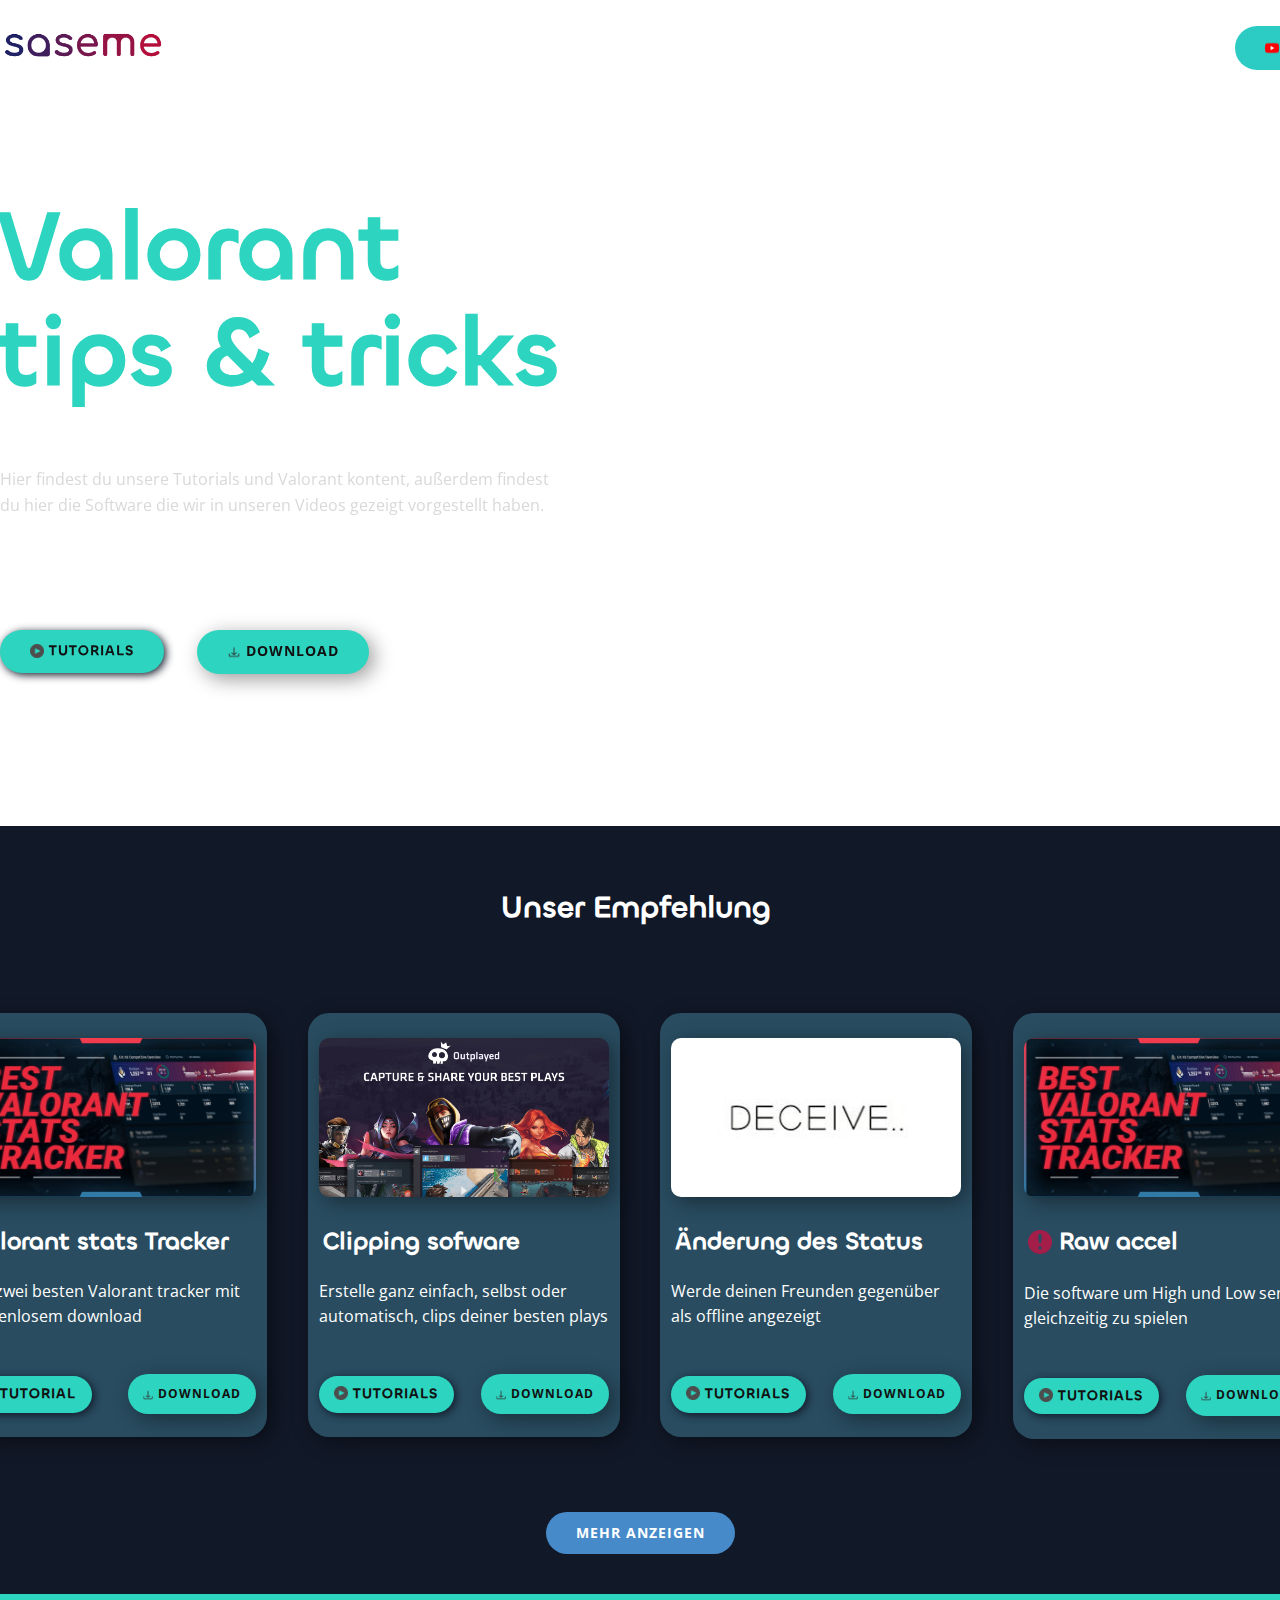
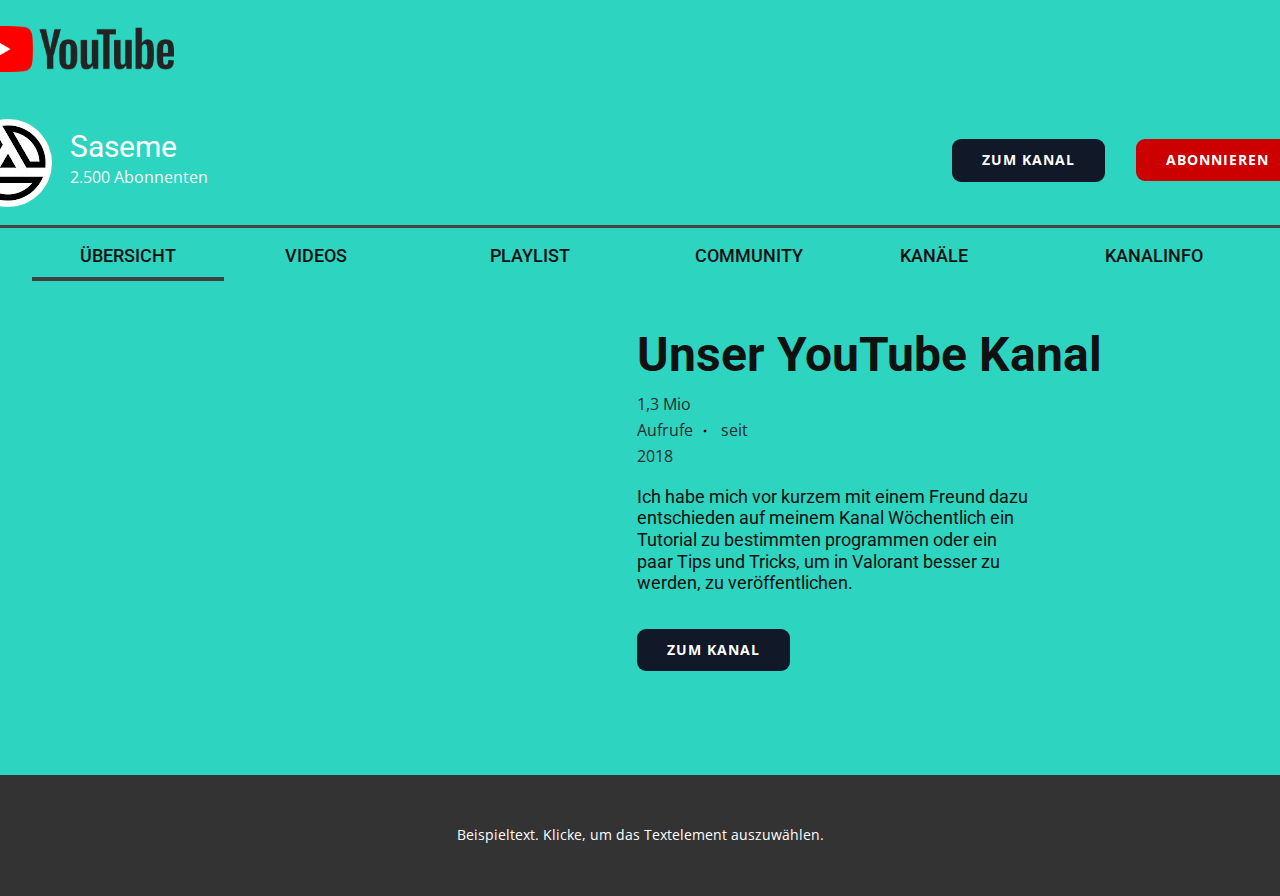
==== index.html @ d8ac7e43 "Add files via upload" ====
<!DOCTYPE html>
<html style="font-size: 16px;" lang="de"><head>
    <meta name="viewport" content="width=device-width, initial-scale=1.0">
    <meta charset="utf-8">
    <meta name="keywords" content="">
    <meta name="description" content="">
    <title>Startseite</title>
    <link rel="stylesheet" href="nicepage.css" media="screen">
<link rel="stylesheet" href="Startseite.css" media="screen">
    <script class="u-script" type="text/javascript" src="jquery.js" defer=""></script>
    <script class="u-script" type="text/javascript" src="nicepage.js" defer=""></script>
    <meta name="generator" content="Nicepage 4.20.1, nicepage.com">
    
    <link id="u-theme-google-font" rel="stylesheet" href="https://fonts.googleapis.com/css?family=Roboto:100,100i,300,300i,400,400i,500,500i,700,700i,900,900i|Open+Sans:300,300i,400,400i,500,500i,600,600i,700,700i,800,800i">
    
    
    
    
    <script type="application/ld+json">{
		"@context": "http://schema.org",
		"@type": "Organization",
		"name": "Kopie von Site2 8"
}</script>
    <meta name="theme-color" content="#478ac9">
    <meta property="og:title" content="Startseite">
    <meta property="og:description" content="">
    <meta property="og:type" content="website">
  </head>
  <body data-home-page="Startseite.html" data-home-page-title="Startseite" class="u-body u-overlap u-overlap-contrast u-overlap-transparent u-xl-mode" data-lang="de"><header class="u-clearfix u-gradient u-header u-header" id="sec-d6fb"><div class="u-clearfix u-sheet u-sheet-1">
        <nav class="u-menu u-menu-hamburger u-offcanvas u-menu-1" data-responsive-from="XL">
          <div class="menu-collapse" style="font-size: 1rem; letter-spacing: 0px;">
            <a class="u-button-style u-custom-border-radius u-custom-color u-custom-left-right-menu-spacing u-custom-padding-bottom u-custom-text-active-color u-custom-text-hover-color u-custom-text-shadow u-custom-text-shadow-blur u-custom-text-shadow-color u-custom-text-shadow-transparency u-custom-text-shadow-x u-custom-text-shadow-y u-custom-top-bottom-menu-spacing u-nav-link u-text-active-palette-1-base u-text-hover-palette-2-base" href="#">
              <svg class="u-svg-link" viewBox="0 0 24 24"><use xmlns:xlink="http://www.w3.org/1999/xlink" xlink:href="#menu-hamburger"></use></svg>
              <svg class="u-svg-content" version="1.1" id="menu-hamburger" viewBox="0 0 16 16" x="0px" y="0px" xmlns:xlink="http://www.w3.org/1999/xlink" xmlns="http://www.w3.org/2000/svg"><g><rect y="1" width="16" height="2"></rect><rect y="7" width="16" height="2"></rect><rect y="13" width="16" height="2"></rect>
</g></svg>
            </a>
          </div>
          <div class="u-custom-menu u-nav-container">
            <ul class="u-nav u-spacing-21 u-unstyled u-nav-1"><li class="u-nav-item"><a class="u-button-style u-custom-color-4 u-nav-link u-radius-50 u-text-active-palette-4-base u-text-hover-custom-color-7" href="Startseite.html" style="padding: 10px 20px;">Startseite</a>
</li><li class="u-nav-item"><a class="u-button-style u-custom-color-4 u-nav-link u-radius-50 u-text-active-palette-4-base u-text-hover-custom-color-7" href="Downloads.html" style="padding: 10px 20px;">Downloads</a>
</li><li class="u-nav-item"><a class="u-button-style u-custom-color-4 u-nav-link u-radius-50 u-text-active-palette-4-base u-text-hover-custom-color-7" href="Tutorials.html" style="padding: 10px 20px;">Tutorials</a>
</li></ul>
          </div>
          <div class="u-custom-menu u-nav-container-collapse">
            <div class="u-align-left u-black u-container-style u-inner-container-layout u-opacity u-opacity-70 u-sidenav u-sidenav-1" data-offcanvas-width="241">
              <div class="u-inner-container-layout u-sidenav-overflow" style="margin-left: 0px; margin-right: auto;">
                <div class="u-menu-close"></div>
                <ul class="u-align-center u-custom-font u-nav u-popupmenu-items u-unstyled u-nav-2"><li class="u-nav-item"><a class="u-button-style u-nav-link" href="Startseite.html">Startseite</a>
</li><li class="u-nav-item"><a class="u-button-style u-nav-link" href="Downloads.html">Downloads</a>
</li><li class="u-nav-item"><a class="u-button-style u-nav-link" href="Tutorials.html">Tutorials</a>
</li></ul>
              </div>
              <a href="Tutorials.html" class="u-border-none u-btn u-btn-round u-button-style u-custom-color-7 u-custom-font u-hover-custom-color-4 u-radius-50 u-btn-1"><span class="u-file-icon u-icon u-text-grey-70"><img src="images/860780-cd1392d9.png" alt=""></span>&nbsp;Tutorials
              </a>
              <div class="u-border-3 u-border-palette-5-dark-1 u-line u-line-horizontal u-line-1"></div>
            </div>
            <div class="u-black u-menu-overlay u-opacity u-opacity-70"></div>
          </div>
        </nav>
        <a href="https://www.youtube.com/channel/UC-CLoYisAJq8p6Yk9HpD-Mw" class="u-border-none u-btn u-btn-round u-button-style u-hover-custom-color-7 u-palette-4-dark-1 u-radius-50 u-btn-2" target="_blank"><span class="u-file-icon u-icon"><img src="images/1384060.png" alt=""></span>&nbsp;Youtube
        </a>
        <img class="u-image u-image-contain u-image-default u-image-1" src="images/Screenshot-2022-10-25-200058-transformed.png" alt="" data-image-width="597" data-image-height="112" data-href="Startseite.html" title="Startseite">
      </div></header>
    <section class="u-clearfix u-shading u-video u-section-1" id="sec-641a">
      <div class="u-background-video u-expanded" style="filter: brightness(0.25);">
        <div class="embed-responsive embed-responsive-1">
          <iframe style="position: absolute;top: 0;left: 0;width: 100%;height: 100%;" class="embed-responsive-item" src="https://www.youtube.com/embed/yzXmV7Yfg9o?playlist=yzXmV7Yfg9o&amp;loop=1&amp;mute=1&amp;showinfo=0&amp;controls=0&amp;start=0&amp;autoplay=1" data-autoplay="1" frameborder="0" allowfullscreen=""></iframe>
        </div>
      </div>
      <div class="u-clearfix u-sheet u-sheet-1">
        <h2 class="u-custom-font u-text u-text-custom-color-7 u-text-default u-text-1">Valorant<br> tips &amp; tri​cks
        </h2>
        <p class="u-text u-text-grey-15 u-text-2">Hier findest du unsere Tutorials und Valorant kontent, außerdem findest du hier die Software die wir in unseren Videos gezeigt vorgestellt haben.&nbsp;</p>
        <div class="u-clearfix u-group-elements u-group-elements-1">
          <a href="Tutorials.html" class="u-border-none u-btn u-btn-round u-button-style u-custom-color-7 u-custom-font u-hover-custom-color-4 u-radius-50 u-btn-1"><span class="u-file-icon u-icon u-text-grey-70"><img src="images/860780-cd1392d9.png" alt=""></span>&nbsp;Tutorials
          </a>
          <a href="Downloads.html" class="u-border-none u-btn u-btn-round u-button-style u-custom-color-7 u-hover-custom-color-4 u-radius-50 u-btn-2"><span class="u-file-icon u-icon u-text-grey-80"><img src="images/2989976-65c331d6.png" alt=""></span>&nbsp;Download
          </a>
        </div>
      </div>
    </section>
    <section class="u-clearfix u-custom-color-4 u-section-2" id="sec-12de">
      <div class="u-clearfix u-sheet u-sheet-1">
        <h6 class="u-custom-font u-text u-text-default u-text-1">Unser Empfehlung&nbsp;</h6>
        <div class="u-list u-list-1">
          <div class="u-repeater u-repeater-1">
            <div class="u-container-style u-list-item u-repeater-item u-list-item-1">
              <div class="u-container-layout u-similar-container u-container-layout-1">
                <div class="u-container-style u-custom-color-2 u-custom-item u-group u-radius-21 u-shape-round u-group-1">
                  <div class="u-container-layout u-container-layout-2">
                    <img class="u-image u-image-round u-radius-10 u-image-1" src="images/maxresdefault3.jpg" alt="" data-image-width="1280" data-image-height="720">
                    <h3 class="u-custom-font u-text u-text-default u-text-2">Valorant stats Tracker </h3>
                    <p class="u-text u-text-default u-text-3">Die zwei besten Valorant tracker mit kostenlosem download</p>
                    <a href="Tutorials.html" class="u-border-none u-btn u-btn-round u-button-style u-custom-color-7 u-custom-font u-hover-custom-color-4 u-radius-50 u-btn-1"><span class="u-file-icon u-icon u-text-grey-70"><img src="images/860780-cd1392d9.png" alt=""></span>&nbsp;Tutorial<span style="font-size: 0.75rem;"></span>
                    </a>
                    <a href="https://download.overwolf.com/install/Download?PartnerId=3973&amp;ExtentionId=ipmlnnogholfmdmenfijjifldcpjoecappfccceh" class="u-border-none u-btn u-btn-round u-button-style u-custom-color-7 u-hover-custom-color-4 u-radius-50 u-btn-2" target="_blank"><span class="u-file-icon u-icon u-text-grey-80"><img src="images/2989976-65c331d6.png" alt=""></span>&nbsp;Download
                    </a>
                  </div>
                </div>
              </div>
            </div>
            <div class="u-container-style u-list-item u-repeater-item u-list-item-2">
              <div class="u-container-layout u-similar-container u-container-layout-3">
                <div class="u-container-style u-custom-color-2 u-custom-item u-group u-radius-21 u-shape-round u-group-2">
                  <div class="u-container-layout u-container-layout-4">
                    <img class="u-image u-image-round u-radius-10 u-image-2" src="images/Page-Thumbnail-Generic-3.png" alt="" data-image-width="1080" data-image-height="720">
                    <h3 class="u-custom-font u-text u-text-default u-text-4">Clipping sofware</h3>
                    <p class="u-text u-text-default u-text-5">Erstelle ganz einfach, selbst oder automatisch, clips deiner besten plays</p>
                    <a href="Tutorials.html" class="u-border-none u-btn u-btn-round u-button-style u-custom-color-7 u-custom-font u-hover-custom-color-4 u-radius-50 u-btn-3"><span class="u-file-icon u-icon u-text-grey-70"><img src="images/860780-cd1392d9.png" alt=""></span>&nbsp;Tutorials
                    </a>
                    <a href="https://go.overwolf.com/outplayed/#elementor-action%3Aaction%3Dpopup%3Aopen%26settings%3DeyJpZCI6IjY1NDUiLCJ0b2dnbGUiOmZhbHNlfQ%3D%3D" class="u-border-none u-btn u-btn-round u-button-style u-custom-color-7 u-hover-custom-color-4 u-radius-50 u-btn-4" target="_blank"><span class="u-file-icon u-icon u-text-grey-80"><img src="images/2989976-65c331d6.png" alt=""></span>&nbsp;Download
                    </a>
                  </div>
                </div>
              </div>
            </div>
            <div class="u-container-style u-list-item u-repeater-item u-list-item-3">
              <div class="u-container-layout u-similar-container u-container-layout-5">
                <div class="u-container-style u-custom-color-2 u-custom-item u-group u-radius-21 u-shape-round u-group-3">
                  <div class="u-container-layout u-container-layout-6">
                    <img class="u-image u-image-round u-radius-10 u-image-3" src="images/images.jpeg" alt="" data-image-width="303" data-image-height="166">
                    <h3 class="u-custom-font u-text u-text-default u-text-6">Änderung des Status</h3>
                    <p class="u-text u-text-default u-text-7">Werde deinen Freunden gegenüber als offline angezeigt</p>
                    <a href="https://nicepage.com/k/result-html-templates" class="u-border-none u-btn u-btn-round u-button-style u-custom-color-7 u-custom-font u-hover-custom-color-4 u-radius-50 u-btn-5" target="_blank"><span class="u-file-icon u-icon u-text-grey-70"><img src="images/860780-cd1392d9.png" alt=""></span>&nbsp;Tutorials
                    </a>
                    <a href="https://github.com/molenzwiebel/Deceive/releases/download/v1.12.0/Deceive.exe" class="u-border-none u-btn u-btn-round u-button-style u-custom-color-7 u-hover-custom-color-4 u-radius-50 u-btn-6" target="_blank"><span class="u-file-icon u-icon u-text-grey-80"><img src="images/2989976-65c331d6.png" alt=""></span>&nbsp;Download
                    </a>
                  </div>
                </div>
              </div>
            </div>
            <div class="u-container-style u-list-item u-repeater-item u-list-item-4">
              <div class="u-container-layout u-similar-container u-container-layout-7">
                <div class="u-container-style u-custom-color-2 u-custom-item u-group u-radius-21 u-shape-round u-group-4">
                  <div class="u-container-layout u-container-layout-8">
                    <img class="u-image u-image-round u-radius-10 u-image-4" src="images/maxresdefault3.jpg" alt="" data-image-width="1280" data-image-height="720">
                    <h3 class="u-custom-font u-text u-text-default u-text-8"><span class="u-file-icon u-icon u-text-custom-color-1"><img src="images/1268-639417e4.png" alt=""></span>&nbsp;Raw accel
                    </h3>
                    <p class="u-text u-text-default u-text-9">Die software um High und Low sense gleichzeitig zu spielen</p>
                    <a href="https://www.youtube.com/watch?v=ZE_ACpjWhnc" class="u-border-none u-btn u-btn-round u-button-style u-custom-color-7 u-custom-font u-hover-custom-color-4 u-radius-50 u-btn-7" target="_blank"><span class="u-file-icon u-icon u-text-grey-70"><img src="images/860780-cd1392d9.png" alt=""></span>&nbsp;Tutorials
                    </a>
                    <a href="https://github.com/a1xd/rawaccel/archive/refs/heads/master.zip" class="u-border-none u-btn u-btn-round u-button-style u-custom-color-7 u-hover-custom-color-4 u-radius-50 u-btn-8" target="_blank"><span class="u-file-icon u-icon u-text-grey-80"><img src="images/2989976-65c331d6.png" alt=""></span>&nbsp;Download
                    </a>
                  </div>
                </div>
              </div>
            </div>
          </div>
        </div>
        <a href="Tutorials.html" class="u-btn u-btn-round u-button-style u-hover-palette-1-light-1 u-palette-1-base u-radius-50 u-btn-9">Mehr anzeigen</a>
      </div>
    </section>
    <section class="u-clearfix u-custom-color-7 u-section-3" id="sec-5606">
      <img class="u-image u-image-contain u-image-default u-image-1" src="images/YouTube_Logo_2017.svg.png" alt="" data-image-width="1200" data-image-height="267">
      <img class="u-image u-image-contain u-image-round u-preserve-proportions u-radius-50 u-image-2" src="images/unnamed.jpg" alt="" data-image-width="88" data-image-height="88">
      <h5 class="u-text u-text-body-alt-color u-text-default u-text-1">Saseme</h5>
      <p class="u-text u-text-palette-5-light-3 u-text-2">2.500 Abonnenten </p>
      <a href="https://www.youtube.com/c/Saseme/?sub_confirmation=1" class="u-border-none u-btn u-btn-round u-button-style u-custom-color-8 u-hover-custom-color-8 u-radius-9 u-btn-1" target="_blank">Abonnieren</a>
      <a href="https://www.youtube.com/c/Saseme/?sub_confirmation=1" class="u-border-none u-btn u-btn-round u-button-style u-custom-color-4 u-hover-custom-color-4 u-radius-9 u-btn-2" target="_blank">Zum kanal</a>
      <div class="u-border-3 u-border-grey-dark-1 u-expanded-width u-line u-line-horizontal u-line-1"></div>
      <div class="u-list u-list-1">
        <div class="u-repeater u-repeater-1">
          <div class="u-border-4 u-border-grey-75 u-border-no-left u-border-no-right u-border-no-top u-container-style u-custom-item u-list-item u-repeater-item">
            <div class="u-container-layout u-similar-container u-container-layout-1">
              <h6 class="u-custom-item u-text u-text-default u-text-3">ÜBERSICHT</h6>
            </div>
          </div>
          <div class="u-container-style u-custom-item u-list-item u-repeater-item">
            <div class="u-container-layout u-similar-container u-container-layout-2">
              <h6 class="u-custom-item u-text u-text-default u-text-4">Videos</h6>
            </div>
          </div>
          <div class="u-container-style u-custom-item u-list-item u-repeater-item">
            <div class="u-container-layout u-similar-container u-container-layout-3">
              <h6 class="u-custom-item u-text u-text-default u-text-5">Playlist</h6>
            </div>
          </div>
          <div class="u-container-style u-custom-item u-list-item u-repeater-item">
            <div class="u-container-layout u-similar-container u-container-layout-4">
              <h6 class="u-custom-item u-text u-text-default u-text-6">Community</h6>
            </div>
          </div>
          <div class="u-container-style u-custom-item u-list-item u-repeater-item">
            <div class="u-container-layout u-similar-container u-container-layout-5">
              <h6 class="u-custom-item u-text u-text-default u-text-7">Kanäle</h6>
            </div>
          </div>
          <div class="u-container-style u-custom-item u-list-item u-repeater-item">
            <div class="u-container-layout u-similar-container u-container-layout-6">
              <h6 class="u-custom-item u-text u-text-default u-text-8">Kanalinfo</h6>
            </div>
          </div>
        </div>
      </div>
      <div class="u-video u-video-contain u-video-1">
        <div class="embed-responsive embed-responsive-1">
          <iframe style="position: absolute;top: 0;left: 0;width: 100%;height: 100%;" class="embed-responsive-item" src="https://www.youtube.com/embed/yzXmV7Yfg9o?mute=0&amp;showinfo=0&amp;controls=0&amp;start=0" frameborder="0" allowfullscreen=""></iframe>
        </div>
      </div>
      <h3 class="u-text u-text-9">Unser YouTube Kanal</h3>
      <p class="u-text u-text-palette-5-dark-3 u-text-10"> 1,3 Mio Aufrufe&nbsp;<span class="u-file-icon u-icon"><img src="images/7500224.png" alt=""></span>&nbsp; seit 2018
      </p>
      <h6 class="u-text u-text-11">Ich habe mich vor kurzem mit einem Freund dazu entschieden auf meinem Kanal Wöchentlich ein Tutorial zu bestimmten programmen oder ein paar Tips und Tricks, um in Valorant besser zu werden, zu veröffentlichen.</h6>
      <a href="https://www.youtube.com/c/Saseme/?sub_confirmation=1" class="u-border-none u-btn u-btn-round u-button-style u-custom-color-4 u-hover-custom-color-4 u-radius-9 u-btn-3" target="_blank">Zum kanal</a>
    </section>
    
    
    <footer class="u-align-center u-clearfix u-footer u-grey-80 u-footer" id="sec-57d2"><div class="u-clearfix u-sheet u-sheet-1">
        <p class="u-small-text u-text u-text-variant u-text-1">Beispieltext. Klicke, um das Textelement auszuwählen.</p>
      </div></footer>
  
</body></html>
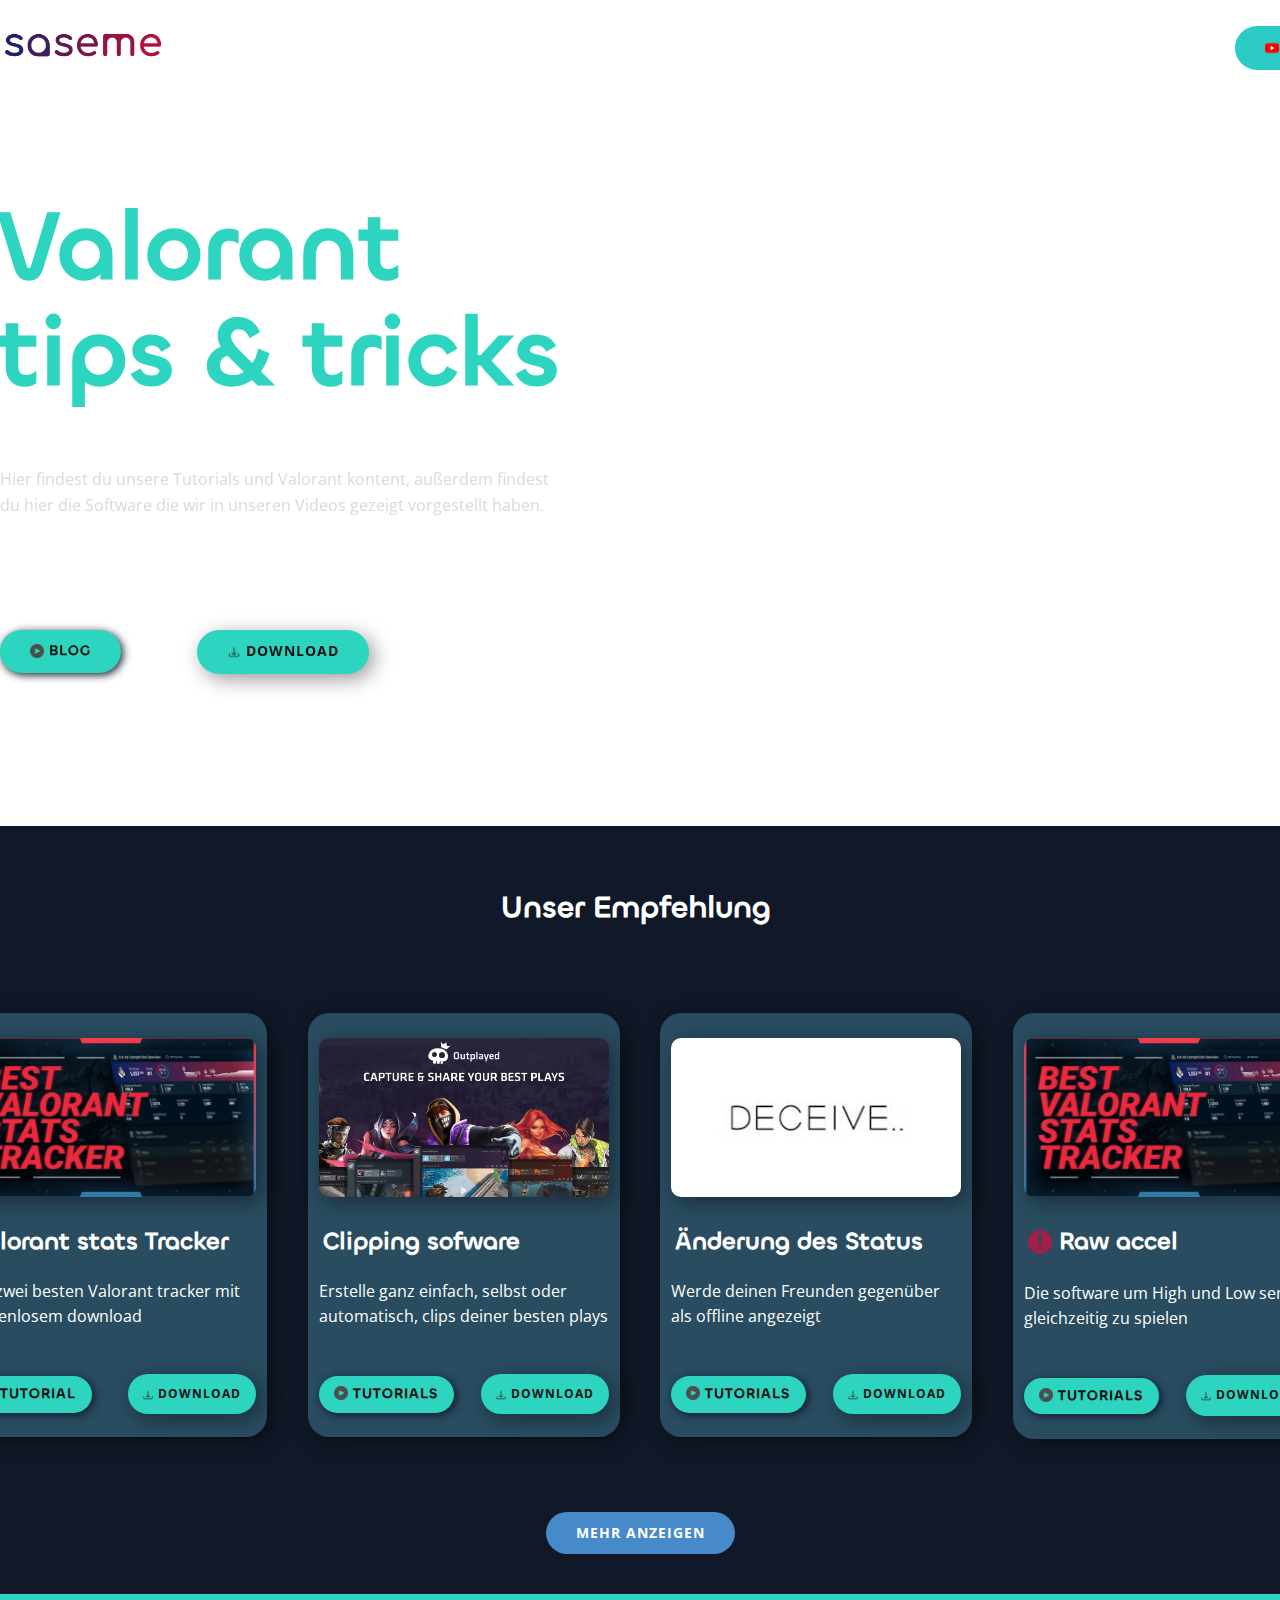
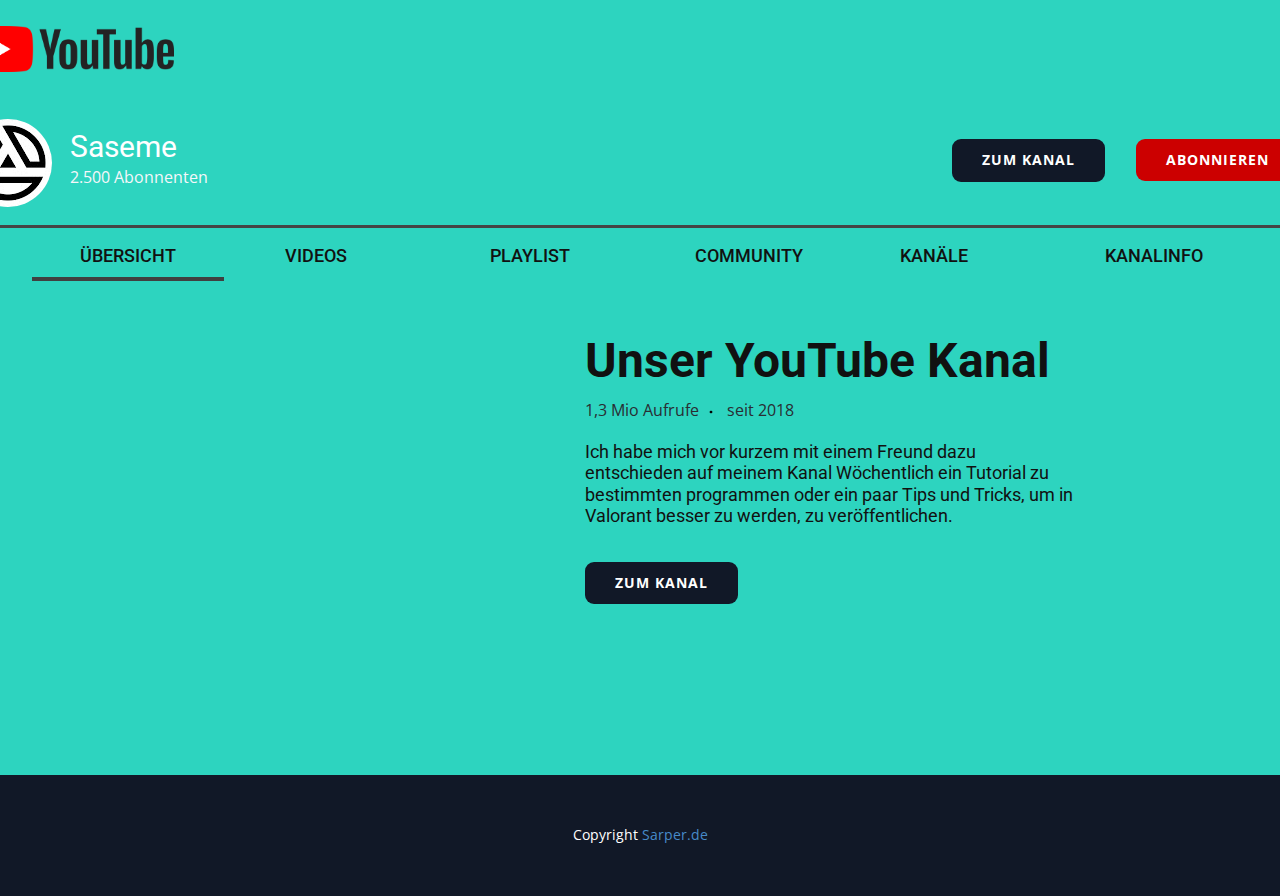
==== commit cdde9abc: "Add files via upload" ====
--- a/index.html
+++ b/index.html
@@ -25,7 +25,7 @@
     <meta property="og:title" content="Startseite">
     <meta property="og:description" content="">
     <meta property="og:type" content="website">
-  </head>
+  <script async="" src="https://pagead2.googlesyndication.com/pagead/js/adsbygoogle.js?client=ca-pub-2381422613550080" crossorigin="anonymous"></script></head>
   <body data-home-page="Startseite.html" data-home-page-title="Startseite" class="u-body u-overlap u-overlap-contrast u-overlap-transparent u-xl-mode" data-lang="de"><header class="u-clearfix u-gradient u-header u-header" id="sec-d6fb"><div class="u-clearfix u-sheet u-sheet-1">
         <nav class="u-menu u-menu-hamburger u-offcanvas u-menu-1" data-responsive-from="XL">
           <div class="menu-collapse" style="font-size: 1rem; letter-spacing: 0px;">
@@ -72,7 +72,7 @@
         </h2>
         <p class="u-text u-text-grey-15 u-text-2">Hier findest du unsere Tutorials und Valorant kontent, außerdem findest du hier die Software die wir in unseren Videos gezeigt vorgestellt haben.&nbsp;</p>
         <div class="u-clearfix u-group-elements u-group-elements-1">
-          <a href="Tutorials.html" class="u-border-none u-btn u-btn-round u-button-style u-custom-color-7 u-custom-font u-hover-custom-color-4 u-radius-50 u-btn-1"><span class="u-file-icon u-icon u-text-grey-70"><img src="images/860780-cd1392d9.png" alt=""></span>&nbsp;Tutorials
+          <a href="Downloads.html" class="u-border-none u-btn u-btn-round u-button-style u-custom-color-7 u-custom-font u-hover-custom-color-4 u-radius-50 u-btn-1"><span class="u-file-icon u-icon u-text-grey-70"><img src="images/860780-cd1392d9.png" alt=""></span>&nbsp;Blog
           </a>
           <a href="Downloads.html" class="u-border-none u-btn u-btn-round u-button-style u-custom-color-7 u-hover-custom-color-4 u-radius-50 u-btn-2"><span class="u-file-icon u-icon u-text-grey-80"><img src="images/2989976-65c331d6.png" alt=""></span>&nbsp;Download
           </a>
@@ -91,7 +91,7 @@
                     <img class="u-image u-image-round u-radius-10 u-image-1" src="images/maxresdefault3.jpg" alt="" data-image-width="1280" data-image-height="720">
                     <h3 class="u-custom-font u-text u-text-default u-text-2">Valorant stats Tracker </h3>
                     <p class="u-text u-text-default u-text-3">Die zwei besten Valorant tracker mit kostenlosem download</p>
-                    <a href="Tutorials.html" class="u-border-none u-btn u-btn-round u-button-style u-custom-color-7 u-custom-font u-hover-custom-color-4 u-radius-50 u-btn-1"><span class="u-file-icon u-icon u-text-grey-70"><img src="images/860780-cd1392d9.png" alt=""></span>&nbsp;Tutorial<span style="font-size: 0.75rem;"></span>
+                    <a href="blog/valorant-tracker.html" class="u-border-none u-btn u-btn-round u-button-style u-custom-color-7 u-custom-font u-hover-custom-color-4 u-radius-50 u-btn-1"><span class="u-file-icon u-icon u-text-grey-70"><img src="images/860780-cd1392d9.png" alt=""></span>&nbsp;Tutorial<span style="font-size: 0.75rem;"></span>
                     </a>
                     <a href="https://download.overwolf.com/install/Download?PartnerId=3973&amp;ExtentionId=ipmlnnogholfmdmenfijjifldcpjoecappfccceh" class="u-border-none u-btn u-btn-round u-button-style u-custom-color-7 u-hover-custom-color-4 u-radius-50 u-btn-2" target="_blank"><span class="u-file-icon u-icon u-text-grey-80"><img src="images/2989976-65c331d6.png" alt=""></span>&nbsp;Download
                     </a>
@@ -121,7 +121,7 @@
                     <img class="u-image u-image-round u-radius-10 u-image-3" src="images/images.jpeg" alt="" data-image-width="303" data-image-height="166">
                     <h3 class="u-custom-font u-text u-text-default u-text-6">Änderung des Status</h3>
                     <p class="u-text u-text-default u-text-7">Werde deinen Freunden gegenüber als offline angezeigt</p>
-                    <a href="https://nicepage.com/k/result-html-templates" class="u-border-none u-btn u-btn-round u-button-style u-custom-color-7 u-custom-font u-hover-custom-color-4 u-radius-50 u-btn-5" target="_blank"><span class="u-file-icon u-icon u-text-grey-70"><img src="images/860780-cd1392d9.png" alt=""></span>&nbsp;Tutorials
+                    <a href="blog/status-ändern.html" class="u-border-none u-btn u-btn-round u-button-style u-custom-color-7 u-custom-font u-hover-custom-color-4 u-radius-50 u-btn-5" target="_blank"><span class="u-file-icon u-icon u-text-grey-70"><img src="images/860780-cd1392d9.png" alt=""></span>&nbsp;Tutorials
                     </a>
                     <a href="https://github.com/molenzwiebel/Deceive/releases/download/v1.12.0/Deceive.exe" class="u-border-none u-btn u-btn-round u-button-style u-custom-color-7 u-hover-custom-color-4 u-radius-50 u-btn-6" target="_blank"><span class="u-file-icon u-icon u-text-grey-80"><img src="images/2989976-65c331d6.png" alt=""></span>&nbsp;Download
                     </a>
@@ -137,7 +137,7 @@
                     <h3 class="u-custom-font u-text u-text-default u-text-8"><span class="u-file-icon u-icon u-text-custom-color-1"><img src="images/1268-639417e4.png" alt=""></span>&nbsp;Raw accel
                     </h3>
                     <p class="u-text u-text-default u-text-9">Die software um High und Low sense gleichzeitig zu spielen</p>
-                    <a href="https://www.youtube.com/watch?v=ZE_ACpjWhnc" class="u-border-none u-btn u-btn-round u-button-style u-custom-color-7 u-custom-font u-hover-custom-color-4 u-radius-50 u-btn-7" target="_blank"><span class="u-file-icon u-icon u-text-grey-70"><img src="images/860780-cd1392d9.png" alt=""></span>&nbsp;Tutorials
+                    <a href="blog/raw-accel.html" class="u-border-none u-btn u-btn-round u-button-style u-custom-color-7 u-custom-font u-hover-custom-color-4 u-radius-50 u-btn-7" target="_blank"><span class="u-file-icon u-icon u-text-grey-70"><img src="images/860780-cd1392d9.png" alt=""></span>&nbsp;Tutorials
                     </a>
                     <a href="https://github.com/a1xd/rawaccel/archive/refs/heads/master.zip" class="u-border-none u-btn u-btn-round u-button-style u-custom-color-7 u-hover-custom-color-4 u-radius-50 u-btn-8" target="_blank"><span class="u-file-icon u-icon u-text-grey-80"><img src="images/2989976-65c331d6.png" alt=""></span>&nbsp;Download
                     </a>
@@ -197,16 +197,19 @@
           <iframe style="position: absolute;top: 0;left: 0;width: 100%;height: 100%;" class="embed-responsive-item" src="https://www.youtube.com/embed/yzXmV7Yfg9o?mute=0&amp;showinfo=0&amp;controls=0&amp;start=0" frameborder="0" allowfullscreen=""></iframe>
         </div>
       </div>
-      <h3 class="u-text u-text-9">Unser YouTube Kanal</h3>
-      <p class="u-text u-text-palette-5-dark-3 u-text-10"> 1,3 Mio Aufrufe&nbsp;<span class="u-file-icon u-icon"><img src="images/7500224.png" alt=""></span>&nbsp; seit 2018
-      </p>
-      <h6 class="u-text u-text-11">Ich habe mich vor kurzem mit einem Freund dazu entschieden auf meinem Kanal Wöchentlich ein Tutorial zu bestimmten programmen oder ein paar Tips und Tricks, um in Valorant besser zu werden, zu veröffentlichen.</h6>
-      <a href="https://www.youtube.com/c/Saseme/?sub_confirmation=1" class="u-border-none u-btn u-btn-round u-button-style u-custom-color-4 u-hover-custom-color-4 u-radius-9 u-btn-3" target="_blank">Zum kanal</a>
+      <div class="u-clearfix u-group-elements u-group-elements-1">
+        <h3 class="u-text u-text-9">Unser YouTube Kanal</h3>
+        <p class="u-text u-text-palette-5-dark-3 u-text-10"> 1,3 Mio Aufrufe&nbsp;<span class="u-file-icon u-icon"><img src="images/7500224.png" alt=""></span>&nbsp; seit 2018
+        </p>
+        <h6 class="u-text u-text-11">Ich habe mich vor kurzem mit einem Freund dazu entschieden auf meinem Kanal Wöchentlich ein Tutorial zu bestimmten programmen oder ein paar Tips und Tricks, um in Valorant besser zu werden, zu veröffentlichen.</h6>
+        <a href="https://www.youtube.com/c/Saseme/?sub_confirmation=1" class="u-border-none u-btn u-btn-round u-button-style u-custom-color-4 u-hover-custom-color-4 u-radius-9 u-btn-3" target="_blank">Zum kanal</a>
+      </div>
     </section>
     
     
-    <footer class="u-align-center u-clearfix u-footer u-grey-80 u-footer" id="sec-57d2"><div class="u-clearfix u-sheet u-sheet-1">
-        <p class="u-small-text u-text u-text-variant u-text-1">Beispieltext. Klicke, um das Textelement auszuwählen.</p>
+    <footer class="u-align-center u-clearfix u-custom-color-4 u-footer u-footer" id="sec-57d2"><div class="u-clearfix u-sheet u-sheet-1">
+        <p class="u-small-text u-text u-text-variant u-text-1">Copyright <a href="https://Sarper.de" class="u-active-none u-border-none u-btn u-button-link u-button-style u-hover-none u-none u-text-palette-1-base u-btn-1" target="_blank">Sarper.de</a>
+        </p>
       </div></footer>
   
 </body></html>--- a/nicepage.css
+++ b/nicepage.css
@@ -37837,73 +37837,7 @@
 
 /*begin-variables sitestylecss*/
 
-.u-custom-color-1,
-        .u-body.u-custom-color-1,
-        section.u-custom-color-1:before,
-        .u-custom-color-1 > .u-container-layout:before,
-        .u-custom-color-1 > .u-inner-container-layout:before,
-        .u-custom-color-1.u-sidenav:before,
-        .u-container-layout.u-container-layout.u-custom-color-1:before,
-        .u-table-alt-custom-color-1 tr:nth-child(even)
-        {
-            color: #ffffff;
-            background-color: #a41e4a;
-        }
-
-        .u-button-style.u-custom-color-1,
-        .u-button-style.u-custom-color-1[class*="u-border-"]
-        {
-            color: #ffffff !important;
-            background-color: #a41e4a !important;
-        }
-
-        .u-button-style.u-custom-color-1:hover,
-        .u-button-style.u-custom-color-1[class*="u-border-"]:hover,
-        .u-button-style.u-custom-color-1:focus,
-        .u-button-style.u-custom-color-1[class*="u-border-"]:focus,
-        .u-button-style.u-button-style.u-custom-color-1:active,
-        .u-button-style.u-button-style.u-custom-color-1[class*="u-border-"]:active,
-        .u-button-style.u-button-style.u-custom-color-1.active,
-        .u-button-style.u-button-style.u-custom-color-1[class*="u-border-"].active,
-        li.active > .u-button-style.u-button-style.u-custom-color-1,
-        li.active > .u-button-style.u-button-style.u-custom-color-1[class*="u-border-"]
-        {
-            color: #ffffff !important;
-            background-color: #941b43 !important;
-        }
-
-        .u-hover-custom-color-1:hover,
-        .u-hover-custom-color-1[class*="u-border-"]:hover,
-        .u-hover-custom-color-1:focus,
-        .u-hover-custom-color-1[class*="u-border-"]:focus,
-        .u-active-custom-color-1.u-active.u-active,
-        .u-active-custom-color-1[class*="u-border-"].u-active.u-active,
-        a.u-button-style.u-hover-custom-color-1:hover,
-        a.u-button-style.u-hover-custom-color-1[class*="u-border-"]:hover,
-        a.u-button-style:hover > .u-hover-custom-color-1,
-        a.u-button-style:hover > .u-hover-custom-color-1[class*="u-border-"],
-        a.u-button-style.u-hover-custom-color-1:focus,
-        a.u-button-style.u-hover-custom-color-1[class*="u-border-"]:focus,
-        a.u-button-style.u-button-style.u-active-custom-color-1:active,
-        a.u-button-style.u-button-style.u-active-custom-color-1[class*="u-border-"]:active,
-        a.u-button-style.u-button-style.u-active-custom-color-1.active,
-        a.u-button-style.u-button-style.u-active-custom-color-1[class*="u-border-"].active,
-        a.u-button-style.u-button-style.active > .u-active-custom-color-1,
-        a.u-button-style.u-button-style.active > .u-active-custom-color-1[class*="u-border-"],
-        li.active > a.u-button-style.u-button-style.u-active-custom-color-1,
-        li.active > a.u-button-style.u-button-style.u-active-custom-color-1[class*="u-border-"]
-        {
-            color: #ffffff !important;
-            background-color: #a41e4a !important;
-        }
-
-        a.u-link.u-hover-custom-color-1:hover {
-            color: #a41e4a !important;
-        }
-
-        
-        
-        .u-custom-color-2,
+.u-custom-color-2,
         .u-body.u-custom-color-2,
         section.u-custom-color-2:before,
         .u-custom-color-2 > .u-container-layout:before,
@@ -37965,72 +37899,6 @@
 
         a.u-link.u-hover-custom-color-2:hover {
             color: #294c60 !important;
-        }
-
-        
-        
-        .u-custom-color-3,
-        .u-body.u-custom-color-3,
-        section.u-custom-color-3:before,
-        .u-custom-color-3 > .u-container-layout:before,
-        .u-custom-color-3 > .u-inner-container-layout:before,
-        .u-custom-color-3.u-sidenav:before,
-        .u-container-layout.u-container-layout.u-custom-color-3:before,
-        .u-table-alt-custom-color-3 tr:nth-child(even)
-        {
-            color: #ffffff;
-            background-color: #212263;
-        }
-
-        .u-button-style.u-custom-color-3,
-        .u-button-style.u-custom-color-3[class*="u-border-"]
-        {
-            color: #ffffff !important;
-            background-color: #212263 !important;
-        }
-
-        .u-button-style.u-custom-color-3:hover,
-        .u-button-style.u-custom-color-3[class*="u-border-"]:hover,
-        .u-button-style.u-custom-color-3:focus,
-        .u-button-style.u-custom-color-3[class*="u-border-"]:focus,
-        .u-button-style.u-button-style.u-custom-color-3:active,
-        .u-button-style.u-button-style.u-custom-color-3[class*="u-border-"]:active,
-        .u-button-style.u-button-style.u-custom-color-3.active,
-        .u-button-style.u-button-style.u-custom-color-3[class*="u-border-"].active,
-        li.active > .u-button-style.u-button-style.u-custom-color-3,
-        li.active > .u-button-style.u-button-style.u-custom-color-3[class*="u-border-"]
-        {
-            color: #ffffff !important;
-            background-color: #1e1f59 !important;
-        }
-
-        .u-hover-custom-color-3:hover,
-        .u-hover-custom-color-3[class*="u-border-"]:hover,
-        .u-hover-custom-color-3:focus,
-        .u-hover-custom-color-3[class*="u-border-"]:focus,
-        .u-active-custom-color-3.u-active.u-active,
-        .u-active-custom-color-3[class*="u-border-"].u-active.u-active,
-        a.u-button-style.u-hover-custom-color-3:hover,
-        a.u-button-style.u-hover-custom-color-3[class*="u-border-"]:hover,
-        a.u-button-style:hover > .u-hover-custom-color-3,
-        a.u-button-style:hover > .u-hover-custom-color-3[class*="u-border-"],
-        a.u-button-style.u-hover-custom-color-3:focus,
-        a.u-button-style.u-hover-custom-color-3[class*="u-border-"]:focus,
-        a.u-button-style.u-button-style.u-active-custom-color-3:active,
-        a.u-button-style.u-button-style.u-active-custom-color-3[class*="u-border-"]:active,
-        a.u-button-style.u-button-style.u-active-custom-color-3.active,
-        a.u-button-style.u-button-style.u-active-custom-color-3[class*="u-border-"].active,
-        a.u-button-style.u-button-style.active > .u-active-custom-color-3,
-        a.u-button-style.u-button-style.active > .u-active-custom-color-3[class*="u-border-"],
-        li.active > a.u-button-style.u-button-style.u-active-custom-color-3,
-        li.active > a.u-button-style.u-button-style.u-active-custom-color-3[class*="u-border-"]
-        {
-            color: #ffffff !important;
-            background-color: #212263 !important;
-        }
-
-        a.u-link.u-hover-custom-color-3:hover {
-            color: #212263 !important;
         }
 
         
@@ -38097,138 +37965,6 @@
 
         a.u-link.u-hover-custom-color-4:hover {
             color: #111827 !important;
-        }
-
-        
-        
-        .u-custom-color-5,
-        .u-body.u-custom-color-5,
-        section.u-custom-color-5:before,
-        .u-custom-color-5 > .u-container-layout:before,
-        .u-custom-color-5 > .u-inner-container-layout:before,
-        .u-custom-color-5.u-sidenav:before,
-        .u-container-layout.u-container-layout.u-custom-color-5:before,
-        .u-table-alt-custom-color-5 tr:nth-child(even)
-        {
-            color: #ffffff;
-            background-color: #56b4ac;
-        }
-
-        .u-button-style.u-custom-color-5,
-        .u-button-style.u-custom-color-5[class*="u-border-"]
-        {
-            color: #ffffff !important;
-            background-color: #56b4ac !important;
-        }
-
-        .u-button-style.u-custom-color-5:hover,
-        .u-button-style.u-custom-color-5[class*="u-border-"]:hover,
-        .u-button-style.u-custom-color-5:focus,
-        .u-button-style.u-custom-color-5[class*="u-border-"]:focus,
-        .u-button-style.u-button-style.u-custom-color-5:active,
-        .u-button-style.u-button-style.u-custom-color-5[class*="u-border-"]:active,
-        .u-button-style.u-button-style.u-custom-color-5.active,
-        .u-button-style.u-button-style.u-custom-color-5[class*="u-border-"].active,
-        li.active > .u-button-style.u-button-style.u-custom-color-5,
-        li.active > .u-button-style.u-button-style.u-custom-color-5[class*="u-border-"]
-        {
-            color: #ffffff !important;
-            background-color: #4aa69e !important;
-        }
-
-        .u-hover-custom-color-5:hover,
-        .u-hover-custom-color-5[class*="u-border-"]:hover,
-        .u-hover-custom-color-5:focus,
-        .u-hover-custom-color-5[class*="u-border-"]:focus,
-        .u-active-custom-color-5.u-active.u-active,
-        .u-active-custom-color-5[class*="u-border-"].u-active.u-active,
-        a.u-button-style.u-hover-custom-color-5:hover,
-        a.u-button-style.u-hover-custom-color-5[class*="u-border-"]:hover,
-        a.u-button-style:hover > .u-hover-custom-color-5,
-        a.u-button-style:hover > .u-hover-custom-color-5[class*="u-border-"],
-        a.u-button-style.u-hover-custom-color-5:focus,
-        a.u-button-style.u-hover-custom-color-5[class*="u-border-"]:focus,
-        a.u-button-style.u-button-style.u-active-custom-color-5:active,
-        a.u-button-style.u-button-style.u-active-custom-color-5[class*="u-border-"]:active,
-        a.u-button-style.u-button-style.u-active-custom-color-5.active,
-        a.u-button-style.u-button-style.u-active-custom-color-5[class*="u-border-"].active,
-        a.u-button-style.u-button-style.active > .u-active-custom-color-5,
-        a.u-button-style.u-button-style.active > .u-active-custom-color-5[class*="u-border-"],
-        li.active > a.u-button-style.u-button-style.u-active-custom-color-5,
-        li.active > a.u-button-style.u-button-style.u-active-custom-color-5[class*="u-border-"]
-        {
-            color: #ffffff !important;
-            background-color: #56b4ac !important;
-        }
-
-        a.u-link.u-hover-custom-color-5:hover {
-            color: #56b4ac !important;
-        }
-
-        
-        
-        .u-custom-color-6,
-        .u-body.u-custom-color-6,
-        section.u-custom-color-6:before,
-        .u-custom-color-6 > .u-container-layout:before,
-        .u-custom-color-6 > .u-inner-container-layout:before,
-        .u-custom-color-6.u-sidenav:before,
-        .u-container-layout.u-container-layout.u-custom-color-6:before,
-        .u-table-alt-custom-color-6 tr:nth-child(even)
-        {
-            color: #111111;
-            background-color: #8adfd0;
-        }
-
-        .u-button-style.u-custom-color-6,
-        .u-button-style.u-custom-color-6[class*="u-border-"]
-        {
-            color: #111111 !important;
-            background-color: #8adfd0 !important;
-        }
-
-        .u-button-style.u-custom-color-6:hover,
-        .u-button-style.u-custom-color-6[class*="u-border-"]:hover,
-        .u-button-style.u-custom-color-6:focus,
-        .u-button-style.u-custom-color-6[class*="u-border-"]:focus,
-        .u-button-style.u-button-style.u-custom-color-6:active,
-        .u-button-style.u-button-style.u-custom-color-6[class*="u-border-"]:active,
-        .u-button-style.u-button-style.u-custom-color-6.active,
-        .u-button-style.u-button-style.u-custom-color-6[class*="u-border-"].active,
-        li.active > .u-button-style.u-button-style.u-custom-color-6,
-        li.active > .u-button-style.u-button-style.u-custom-color-6[class*="u-border-"]
-        {
-            color: #111111 !important;
-            background-color: #6ed7c5 !important;
-        }
-
-        .u-hover-custom-color-6:hover,
-        .u-hover-custom-color-6[class*="u-border-"]:hover,
-        .u-hover-custom-color-6:focus,
-        .u-hover-custom-color-6[class*="u-border-"]:focus,
-        .u-active-custom-color-6.u-active.u-active,
-        .u-active-custom-color-6[class*="u-border-"].u-active.u-active,
-        a.u-button-style.u-hover-custom-color-6:hover,
-        a.u-button-style.u-hover-custom-color-6[class*="u-border-"]:hover,
-        a.u-button-style:hover > .u-hover-custom-color-6,
-        a.u-button-style:hover > .u-hover-custom-color-6[class*="u-border-"],
-        a.u-button-style.u-hover-custom-color-6:focus,
-        a.u-button-style.u-hover-custom-color-6[class*="u-border-"]:focus,
-        a.u-button-style.u-button-style.u-active-custom-color-6:active,
-        a.u-button-style.u-button-style.u-active-custom-color-6[class*="u-border-"]:active,
-        a.u-button-style.u-button-style.u-active-custom-color-6.active,
-        a.u-button-style.u-button-style.u-active-custom-color-6[class*="u-border-"].active,
-        a.u-button-style.u-button-style.active > .u-active-custom-color-6,
-        a.u-button-style.u-button-style.active > .u-active-custom-color-6[class*="u-border-"],
-        li.active > a.u-button-style.u-button-style.u-active-custom-color-6,
-        li.active > a.u-button-style.u-button-style.u-active-custom-color-6[class*="u-border-"]
-        {
-            color: #111111 !important;
-            background-color: #8adfd0 !important;
-        }
-
-        a.u-link.u-hover-custom-color-6:hover {
-            color: #8adfd0 !important;
         }
 
         
@@ -38364,55 +38100,73 @@
         }
 
         
+        
+        .u-custom-color-9,
+        .u-body.u-custom-color-9,
+        section.u-custom-color-9:before,
+        .u-custom-color-9 > .u-container-layout:before,
+        .u-custom-color-9 > .u-inner-container-layout:before,
+        .u-custom-color-9.u-sidenav:before,
+        .u-container-layout.u-container-layout.u-custom-color-9:before,
+        .u-table-alt-custom-color-9 tr:nth-child(even)
+        {
+            color: #ffffff;
+            background-color: #21384b;
+        }
+
+        .u-button-style.u-custom-color-9,
+        .u-button-style.u-custom-color-9[class*="u-border-"]
+        {
+            color: #ffffff !important;
+            background-color: #21384b !important;
+        }
+
+        .u-button-style.u-custom-color-9:hover,
+        .u-button-style.u-custom-color-9[class*="u-border-"]:hover,
+        .u-button-style.u-custom-color-9:focus,
+        .u-button-style.u-custom-color-9[class*="u-border-"]:focus,
+        .u-button-style.u-button-style.u-custom-color-9:active,
+        .u-button-style.u-button-style.u-custom-color-9[class*="u-border-"]:active,
+        .u-button-style.u-button-style.u-custom-color-9.active,
+        .u-button-style.u-button-style.u-custom-color-9[class*="u-border-"].active,
+        li.active > .u-button-style.u-button-style.u-custom-color-9,
+        li.active > .u-button-style.u-button-style.u-custom-color-9[class*="u-border-"]
+        {
+            color: #ffffff !important;
+            background-color: #1e3244 !important;
+        }
+
+        .u-hover-custom-color-9:hover,
+        .u-hover-custom-color-9[class*="u-border-"]:hover,
+        .u-hover-custom-color-9:focus,
+        .u-hover-custom-color-9[class*="u-border-"]:focus,
+        .u-active-custom-color-9.u-active.u-active,
+        .u-active-custom-color-9[class*="u-border-"].u-active.u-active,
+        a.u-button-style.u-hover-custom-color-9:hover,
+        a.u-button-style.u-hover-custom-color-9[class*="u-border-"]:hover,
+        a.u-button-style:hover > .u-hover-custom-color-9,
+        a.u-button-style:hover > .u-hover-custom-color-9[class*="u-border-"],
+        a.u-button-style.u-hover-custom-color-9:focus,
+        a.u-button-style.u-hover-custom-color-9[class*="u-border-"]:focus,
+        a.u-button-style.u-button-style.u-active-custom-color-9:active,
+        a.u-button-style.u-button-style.u-active-custom-color-9[class*="u-border-"]:active,
+        a.u-button-style.u-button-style.u-active-custom-color-9.active,
+        a.u-button-style.u-button-style.u-active-custom-color-9[class*="u-border-"].active,
+        a.u-button-style.u-button-style.active > .u-active-custom-color-9,
+        a.u-button-style.u-button-style.active > .u-active-custom-color-9[class*="u-border-"],
+        li.active > a.u-button-style.u-button-style.u-active-custom-color-9,
+        li.active > a.u-button-style.u-button-style.u-active-custom-color-9[class*="u-border-"]
+        {
+            color: #ffffff !important;
+            background-color: #21384b !important;
+        }
+
+        a.u-link.u-hover-custom-color-9:hover {
+            color: #21384b !important;
+        }
 
         
-        .u-border-custom-color-1,
-        .u-separator-custom-color-1:after
-        {
-            border-color: #a41e4a;
-            stroke: #a41e4a;
-        }
 
-        .u-button-style.u-border-custom-color-1
-        {
-            border-color: #a41e4a !important;
-            color: #a41e4a !important;
-            background-color: transparent !important;
-        }
-
-        .u-button-style.u-border-custom-color-1:hover,
-        .u-button-style.u-border-custom-color-1:focus
-        {
-            border-color: transparent !important;
-            color: #941b43 !important;
-            background-color: transparent !important;
-        }
-
-        .u-border-hover-custom-color-1:hover,
-        .u-border-hover-custom-color-1:focus,
-        .u-border-active-custom-color-1.u-active.u-active,
-        a.u-button-style.u-border-hover-custom-color-1:hover,
-        a.u-button-style:hover > .u-border-hover-custom-color-1,
-        a.u-button-style.u-border-hover-custom-color-1:focus,
-        a.u-button-style.u-button-style.u-border-active-custom-color-1:active,
-        a.u-button-style.u-button-style.u-border-active-custom-color-1.active,
-        a.u-button-style.u-button-style.active > .u-border-active-custom-color-1,
-        li.active > a.u-button-style.u-button-style.u-border-active-custom-color-1
-        {
-            color: #a41e4a !important;
-            border-color: #a41e4a !important;
-        }
-
-        .u-link.u-border-custom-color-1[class*="u-border-"]
-        {
-            border-color: #a41e4a !important;
-        }
-
-        .u-link.u-border-custom-color-1[class*="u-border-"]:hover
-        {
-            border-color: #941b43 !important;
-        }
-        
         
         .u-border-custom-color-2,
         .u-separator-custom-color-2:after
@@ -38462,54 +38216,6 @@
         }
         
         
-        .u-border-custom-color-3,
-        .u-separator-custom-color-3:after
-        {
-            border-color: #212263;
-            stroke: #212263;
-        }
-
-        .u-button-style.u-border-custom-color-3
-        {
-            border-color: #212263 !important;
-            color: #212263 !important;
-            background-color: transparent !important;
-        }
-
-        .u-button-style.u-border-custom-color-3:hover,
-        .u-button-style.u-border-custom-color-3:focus
-        {
-            border-color: transparent !important;
-            color: #1e1f59 !important;
-            background-color: transparent !important;
-        }
-
-        .u-border-hover-custom-color-3:hover,
-        .u-border-hover-custom-color-3:focus,
-        .u-border-active-custom-color-3.u-active.u-active,
-        a.u-button-style.u-border-hover-custom-color-3:hover,
-        a.u-button-style:hover > .u-border-hover-custom-color-3,
-        a.u-button-style.u-border-hover-custom-color-3:focus,
-        a.u-button-style.u-button-style.u-border-active-custom-color-3:active,
-        a.u-button-style.u-button-style.u-border-active-custom-color-3.active,
-        a.u-button-style.u-button-style.active > .u-border-active-custom-color-3,
-        li.active > a.u-button-style.u-button-style.u-border-active-custom-color-3
-        {
-            color: #212263 !important;
-            border-color: #212263 !important;
-        }
-
-        .u-link.u-border-custom-color-3[class*="u-border-"]
-        {
-            border-color: #212263 !important;
-        }
-
-        .u-link.u-border-custom-color-3[class*="u-border-"]:hover
-        {
-            border-color: #1e1f59 !important;
-        }
-        
-        
         .u-border-custom-color-4,
         .u-separator-custom-color-4:after
         {
@@ -38555,102 +38261,6 @@
         .u-link.u-border-custom-color-4[class*="u-border-"]:hover
         {
             border-color: #0f1623 !important;
-        }
-        
-        
-        .u-border-custom-color-5,
-        .u-separator-custom-color-5:after
-        {
-            border-color: #56b4ac;
-            stroke: #56b4ac;
-        }
-
-        .u-button-style.u-border-custom-color-5
-        {
-            border-color: #56b4ac !important;
-            color: #56b4ac !important;
-            background-color: transparent !important;
-        }
-
-        .u-button-style.u-border-custom-color-5:hover,
-        .u-button-style.u-border-custom-color-5:focus
-        {
-            border-color: transparent !important;
-            color: #4aa69e !important;
-            background-color: transparent !important;
-        }
-
-        .u-border-hover-custom-color-5:hover,
-        .u-border-hover-custom-color-5:focus,
-        .u-border-active-custom-color-5.u-active.u-active,
-        a.u-button-style.u-border-hover-custom-color-5:hover,
-        a.u-button-style:hover > .u-border-hover-custom-color-5,
-        a.u-button-style.u-border-hover-custom-color-5:focus,
-        a.u-button-style.u-button-style.u-border-active-custom-color-5:active,
-        a.u-button-style.u-button-style.u-border-active-custom-color-5.active,
-        a.u-button-style.u-button-style.active > .u-border-active-custom-color-5,
-        li.active > a.u-button-style.u-button-style.u-border-active-custom-color-5
-        {
-            color: #56b4ac !important;
-            border-color: #56b4ac !important;
-        }
-
-        .u-link.u-border-custom-color-5[class*="u-border-"]
-        {
-            border-color: #56b4ac !important;
-        }
-
-        .u-link.u-border-custom-color-5[class*="u-border-"]:hover
-        {
-            border-color: #4aa69e !important;
-        }
-        
-        
-        .u-border-custom-color-6,
-        .u-separator-custom-color-6:after
-        {
-            border-color: #8adfd0;
-            stroke: #8adfd0;
-        }
-
-        .u-button-style.u-border-custom-color-6
-        {
-            border-color: #8adfd0 !important;
-            color: #8adfd0 !important;
-            background-color: transparent !important;
-        }
-
-        .u-button-style.u-border-custom-color-6:hover,
-        .u-button-style.u-border-custom-color-6:focus
-        {
-            border-color: transparent !important;
-            color: #6ed7c5 !important;
-            background-color: transparent !important;
-        }
-
-        .u-border-hover-custom-color-6:hover,
-        .u-border-hover-custom-color-6:focus,
-        .u-border-active-custom-color-6.u-active.u-active,
-        a.u-button-style.u-border-hover-custom-color-6:hover,
-        a.u-button-style:hover > .u-border-hover-custom-color-6,
-        a.u-button-style.u-border-hover-custom-color-6:focus,
-        a.u-button-style.u-button-style.u-border-active-custom-color-6:active,
-        a.u-button-style.u-button-style.u-border-active-custom-color-6.active,
-        a.u-button-style.u-button-style.active > .u-border-active-custom-color-6,
-        li.active > a.u-button-style.u-button-style.u-border-active-custom-color-6
-        {
-            color: #8adfd0 !important;
-            border-color: #8adfd0 !important;
-        }
-
-        .u-link.u-border-custom-color-6[class*="u-border-"]
-        {
-            border-color: #8adfd0 !important;
-        }
-
-        .u-link.u-border-custom-color-6[class*="u-border-"]:hover
-        {
-            border-color: #6ed7c5 !important;
         }
         
         
@@ -38749,74 +38359,55 @@
             border-color: #b80000 !important;
         }
         
-
         
-        .u-text-custom-color-1,
-        li.active > a.u-button-style.u-text-custom-color-1,
-        li.active > a.u-button-style.u-text-custom-color-1[class*="u-border-"],
-        a.u-button-style.u-text-custom-color-1,
-        a.u-button-style.u-text-custom-color-1[class*="u-border-"]
+        .u-border-custom-color-9,
+        .u-separator-custom-color-9:after
         {
-            color: #a41e4a !important;
+            border-color: #21384b;
+            stroke: #21384b;
         }
 
-        a.u-button-style.u-text-custom-color-1:hover,
-        a.u-button-style.u-text-custom-color-1[class*="u-border-"]:hover,
-        a.u-button-style.u-text-custom-color-1:focus,
-        a.u-button-style.u-text-custom-color-1[class*="u-border-"]:focus,
-        a.u-button-style.u-button-style.u-text-custom-color-1:active,
-        a.u-button-style.u-button-style.u-text-custom-color-1[class*="u-border-"]:active,
-        a.u-button-style.u-button-style.u-text-custom-color-1.active,
-        a.u-button-style.u-button-style.u-text-custom-color-1[class*="u-border-"].active
+        .u-button-style.u-border-custom-color-9
         {
-            color: #941b43 !important;
+            border-color: #21384b !important;
+            color: #21384b !important;
+            background-color: transparent !important;
         }
 
-        a.u-button-style:hover > .u-text-hover-custom-color-1,
-        a.u-button-style:hover > .u-text-hover-custom-color-1[class*="u-border-"],
-        a.u-button-style.u-button-style.u-text-hover-custom-color-1:hover,
-        a.u-button-style.u-button-style.u-text-hover-custom-color-1[class*="u-border-"]:hover,
-        a.u-button-style.u-button-style.u-button-style.u-text-hover-custom-color-1.active,
-        a.u-button-style.u-button-style.u-button-style.u-text-hover-custom-color-1[class*="u-border-"].active,
-        a.u-button-style.u-button-style.u-button-style.u-text-hover-custom-color-1:active,
-        a.u-button-style.u-button-style.u-button-style.u-text-hover-custom-color-1[class*="u-border-"]:active,
-        a.u-button-style.u-button-style.u-text-hover-custom-color-1:focus,
-        a.u-button-style.u-button-style.u-text-hover-custom-color-1[class*="u-border-"]:focus,
-        a.u-button-style.u-button-style.u-button-style.u-button-style.u-text-active-custom-color-1:active,
-        a.u-button-style.u-button-style.u-button-style.u-button-style.u-text-active-custom-color-1[class*="u-border-"]:active,
-        a.u-button-style.u-button-style.u-button-style.u-button-style.u-text-active-custom-color-1.active,
-        a.u-button-style.u-button-style.u-button-style.u-button-style.u-text-active-custom-color-1[class*="u-border-"].active,
-        a.u-button-style.u-button-style.active > .u-text-active-custom-color-1,
-        a.u-button-style.u-button-style.active > .u-text-active-custom-color-1[class*="u-border-"],
-        :not(.level-2) > .u-nav > .u-nav-item > a.u-nav-link.u-text-hover-custom-color-1:hover,
-        :not(.level-2) > .u-nav > .u-nav-item > a.u-nav-link.u-nav-link.u-text-active-custom-color-1.active,
-        .u-text-hover-custom-color-1.u-language-url:hover,
-        .u-text-hover-custom-color-1 .u-language-url:hover,
-        .u-popupmenu-items.u-text-hover-custom-color-1 .u-nav-link:hover,
-        .u-popupmenu-items.u-popupmenu-items.u-text-active-custom-color-1 .u-nav-link.active
+        .u-button-style.u-border-custom-color-9:hover,
+        .u-button-style.u-border-custom-color-9:focus
         {
-            color: #a41e4a !important;
+            border-color: transparent !important;
+            color: #1e3244 !important;
+            background-color: transparent !important;
         }
 
-        .u-text-custom-color-1 .u-svg-link,
-        .u-text-hover-custom-color-1:hover .u-svg-link,
-        .u-button-style:hover > .u-text-hover-custom-color-1 .u-svg-link,
-        .u-button-style.u-button-style.active > .u-text-active-custom-color-1 .u-svg-link,
-        .u-text-hover-custom-color-1:focus .u-svg-link
+        .u-border-hover-custom-color-9:hover,
+        .u-border-hover-custom-color-9:focus,
+        .u-border-active-custom-color-9.u-active.u-active,
+        a.u-button-style.u-border-hover-custom-color-9:hover,
+        a.u-button-style:hover > .u-border-hover-custom-color-9,
+        a.u-button-style.u-border-hover-custom-color-9:focus,
+        a.u-button-style.u-button-style.u-border-active-custom-color-9:active,
+        a.u-button-style.u-button-style.u-border-active-custom-color-9.active,
+        a.u-button-style.u-button-style.active > .u-border-active-custom-color-9,
+        li.active > a.u-button-style.u-button-style.u-border-active-custom-color-9
         {
-            fill: #a41e4a;
+            color: #21384b !important;
+            border-color: #21384b !important;
         }
 
-        .u-link.u-text-custom-color-1:hover
+        .u-link.u-border-custom-color-9[class*="u-border-"]
         {
-            color: #941b43 !important;
+            border-color: #21384b !important;
         }
 
-        a.u-link.u-text-hover-custom-color-1:hover
+        .u-link.u-border-custom-color-9[class*="u-border-"]:hover
         {
-            color: #a41e4a !important;
+            border-color: #1e3244 !important;
         }
         
+
         
         .u-text-custom-color-2,
         li.active > a.u-button-style.u-text-custom-color-2,
@@ -38885,73 +38476,6 @@
         }
         
         
-        .u-text-custom-color-3,
-        li.active > a.u-button-style.u-text-custom-color-3,
-        li.active > a.u-button-style.u-text-custom-color-3[class*="u-border-"],
-        a.u-button-style.u-text-custom-color-3,
-        a.u-button-style.u-text-custom-color-3[class*="u-border-"]
-        {
-            color: #212263 !important;
-        }
-
-        a.u-button-style.u-text-custom-color-3:hover,
-        a.u-button-style.u-text-custom-color-3[class*="u-border-"]:hover,
-        a.u-button-style.u-text-custom-color-3:focus,
-        a.u-button-style.u-text-custom-color-3[class*="u-border-"]:focus,
-        a.u-button-style.u-button-style.u-text-custom-color-3:active,
-        a.u-button-style.u-button-style.u-text-custom-color-3[class*="u-border-"]:active,
-        a.u-button-style.u-button-style.u-text-custom-color-3.active,
-        a.u-button-style.u-button-style.u-text-custom-color-3[class*="u-border-"].active
-        {
-            color: #1e1f59 !important;
-        }
-
-        a.u-button-style:hover > .u-text-hover-custom-color-3,
-        a.u-button-style:hover > .u-text-hover-custom-color-3[class*="u-border-"],
-        a.u-button-style.u-button-style.u-text-hover-custom-color-3:hover,
-        a.u-button-style.u-button-style.u-text-hover-custom-color-3[class*="u-border-"]:hover,
-        a.u-button-style.u-button-style.u-button-style.u-text-hover-custom-color-3.active,
-        a.u-button-style.u-button-style.u-button-style.u-text-hover-custom-color-3[class*="u-border-"].active,
-        a.u-button-style.u-button-style.u-button-style.u-text-hover-custom-color-3:active,
-        a.u-button-style.u-button-style.u-button-style.u-text-hover-custom-color-3[class*="u-border-"]:active,
-        a.u-button-style.u-button-style.u-text-hover-custom-color-3:focus,
-        a.u-button-style.u-button-style.u-text-hover-custom-color-3[class*="u-border-"]:focus,
-        a.u-button-style.u-button-style.u-button-style.u-button-style.u-text-active-custom-color-3:active,
-        a.u-button-style.u-button-style.u-button-style.u-button-style.u-text-active-custom-color-3[class*="u-border-"]:active,
-        a.u-button-style.u-button-style.u-button-style.u-button-style.u-text-active-custom-color-3.active,
-        a.u-button-style.u-button-style.u-button-style.u-button-style.u-text-active-custom-color-3[class*="u-border-"].active,
-        a.u-button-style.u-button-style.active > .u-text-active-custom-color-3,
-        a.u-button-style.u-button-style.active > .u-text-active-custom-color-3[class*="u-border-"],
-        :not(.level-2) > .u-nav > .u-nav-item > a.u-nav-link.u-text-hover-custom-color-3:hover,
-        :not(.level-2) > .u-nav > .u-nav-item > a.u-nav-link.u-nav-link.u-text-active-custom-color-3.active,
-        .u-text-hover-custom-color-3.u-language-url:hover,
-        .u-text-hover-custom-color-3 .u-language-url:hover,
-        .u-popupmenu-items.u-text-hover-custom-color-3 .u-nav-link:hover,
-        .u-popupmenu-items.u-popupmenu-items.u-text-active-custom-color-3 .u-nav-link.active
-        {
-            color: #212263 !important;
-        }
-
-        .u-text-custom-color-3 .u-svg-link,
-        .u-text-hover-custom-color-3:hover .u-svg-link,
-        .u-button-style:hover > .u-text-hover-custom-color-3 .u-svg-link,
-        .u-button-style.u-button-style.active > .u-text-active-custom-color-3 .u-svg-link,
-        .u-text-hover-custom-color-3:focus .u-svg-link
-        {
-            fill: #212263;
-        }
-
-        .u-link.u-text-custom-color-3:hover
-        {
-            color: #1e1f59 !important;
-        }
-
-        a.u-link.u-text-hover-custom-color-3:hover
-        {
-            color: #212263 !important;
-        }
-        
-        
         .u-text-custom-color-4,
         li.active > a.u-button-style.u-text-custom-color-4,
         li.active > a.u-button-style.u-text-custom-color-4[class*="u-border-"],
@@ -39016,140 +38540,6 @@
         a.u-link.u-text-hover-custom-color-4:hover
         {
             color: #111827 !important;
-        }
-        
-        
-        .u-text-custom-color-5,
-        li.active > a.u-button-style.u-text-custom-color-5,
-        li.active > a.u-button-style.u-text-custom-color-5[class*="u-border-"],
-        a.u-button-style.u-text-custom-color-5,
-        a.u-button-style.u-text-custom-color-5[class*="u-border-"]
-        {
-            color: #56b4ac !important;
-        }
-
-        a.u-button-style.u-text-custom-color-5:hover,
-        a.u-button-style.u-text-custom-color-5[class*="u-border-"]:hover,
-        a.u-button-style.u-text-custom-color-5:focus,
-        a.u-button-style.u-text-custom-color-5[class*="u-border-"]:focus,
-        a.u-button-style.u-button-style.u-text-custom-color-5:active,
-        a.u-button-style.u-button-style.u-text-custom-color-5[class*="u-border-"]:active,
-        a.u-button-style.u-button-style.u-text-custom-color-5.active,
-        a.u-button-style.u-button-style.u-text-custom-color-5[class*="u-border-"].active
-        {
-            color: #4aa69e !important;
-        }
-
-        a.u-button-style:hover > .u-text-hover-custom-color-5,
-        a.u-button-style:hover > .u-text-hover-custom-color-5[class*="u-border-"],
-        a.u-button-style.u-button-style.u-text-hover-custom-color-5:hover,
-        a.u-button-style.u-button-style.u-text-hover-custom-color-5[class*="u-border-"]:hover,
-        a.u-button-style.u-button-style.u-button-style.u-text-hover-custom-color-5.active,
-        a.u-button-style.u-button-style.u-button-style.u-text-hover-custom-color-5[class*="u-border-"].active,
-        a.u-button-style.u-button-style.u-button-style.u-text-hover-custom-color-5:active,
-        a.u-button-style.u-button-style.u-button-style.u-text-hover-custom-color-5[class*="u-border-"]:active,
-        a.u-button-style.u-button-style.u-text-hover-custom-color-5:focus,
-        a.u-button-style.u-button-style.u-text-hover-custom-color-5[class*="u-border-"]:focus,
-        a.u-button-style.u-button-style.u-button-style.u-button-style.u-text-active-custom-color-5:active,
-        a.u-button-style.u-button-style.u-button-style.u-button-style.u-text-active-custom-color-5[class*="u-border-"]:active,
-        a.u-button-style.u-button-style.u-button-style.u-button-style.u-text-active-custom-color-5.active,
-        a.u-button-style.u-button-style.u-button-style.u-button-style.u-text-active-custom-color-5[class*="u-border-"].active,
-        a.u-button-style.u-button-style.active > .u-text-active-custom-color-5,
-        a.u-button-style.u-button-style.active > .u-text-active-custom-color-5[class*="u-border-"],
-        :not(.level-2) > .u-nav > .u-nav-item > a.u-nav-link.u-text-hover-custom-color-5:hover,
-        :not(.level-2) > .u-nav > .u-nav-item > a.u-nav-link.u-nav-link.u-text-active-custom-color-5.active,
-        .u-text-hover-custom-color-5.u-language-url:hover,
-        .u-text-hover-custom-color-5 .u-language-url:hover,
-        .u-popupmenu-items.u-text-hover-custom-color-5 .u-nav-link:hover,
-        .u-popupmenu-items.u-popupmenu-items.u-text-active-custom-color-5 .u-nav-link.active
-        {
-            color: #56b4ac !important;
-        }
-
-        .u-text-custom-color-5 .u-svg-link,
-        .u-text-hover-custom-color-5:hover .u-svg-link,
-        .u-button-style:hover > .u-text-hover-custom-color-5 .u-svg-link,
-        .u-button-style.u-button-style.active > .u-text-active-custom-color-5 .u-svg-link,
-        .u-text-hover-custom-color-5:focus .u-svg-link
-        {
-            fill: #56b4ac;
-        }
-
-        .u-link.u-text-custom-color-5:hover
-        {
-            color: #4aa69e !important;
-        }
-
-        a.u-link.u-text-hover-custom-color-5:hover
-        {
-            color: #56b4ac !important;
-        }
-        
-        
-        .u-text-custom-color-6,
-        li.active > a.u-button-style.u-text-custom-color-6,
-        li.active > a.u-button-style.u-text-custom-color-6[class*="u-border-"],
-        a.u-button-style.u-text-custom-color-6,
-        a.u-button-style.u-text-custom-color-6[class*="u-border-"]
-        {
-            color: #8adfd0 !important;
-        }
-
-        a.u-button-style.u-text-custom-color-6:hover,
-        a.u-button-style.u-text-custom-color-6[class*="u-border-"]:hover,
-        a.u-button-style.u-text-custom-color-6:focus,
-        a.u-button-style.u-text-custom-color-6[class*="u-border-"]:focus,
-        a.u-button-style.u-button-style.u-text-custom-color-6:active,
-        a.u-button-style.u-button-style.u-text-custom-color-6[class*="u-border-"]:active,
-        a.u-button-style.u-button-style.u-text-custom-color-6.active,
-        a.u-button-style.u-button-style.u-text-custom-color-6[class*="u-border-"].active
-        {
-            color: #6ed7c5 !important;
-        }
-
-        a.u-button-style:hover > .u-text-hover-custom-color-6,
-        a.u-button-style:hover > .u-text-hover-custom-color-6[class*="u-border-"],
-        a.u-button-style.u-button-style.u-text-hover-custom-color-6:hover,
-        a.u-button-style.u-button-style.u-text-hover-custom-color-6[class*="u-border-"]:hover,
-        a.u-button-style.u-button-style.u-button-style.u-text-hover-custom-color-6.active,
-        a.u-button-style.u-button-style.u-button-style.u-text-hover-custom-color-6[class*="u-border-"].active,
-        a.u-button-style.u-button-style.u-button-style.u-text-hover-custom-color-6:active,
-        a.u-button-style.u-button-style.u-button-style.u-text-hover-custom-color-6[class*="u-border-"]:active,
-        a.u-button-style.u-button-style.u-text-hover-custom-color-6:focus,
-        a.u-button-style.u-button-style.u-text-hover-custom-color-6[class*="u-border-"]:focus,
-        a.u-button-style.u-button-style.u-button-style.u-button-style.u-text-active-custom-color-6:active,
-        a.u-button-style.u-button-style.u-button-style.u-button-style.u-text-active-custom-color-6[class*="u-border-"]:active,
-        a.u-button-style.u-button-style.u-button-style.u-button-style.u-text-active-custom-color-6.active,
-        a.u-button-style.u-button-style.u-button-style.u-button-style.u-text-active-custom-color-6[class*="u-border-"].active,
-        a.u-button-style.u-button-style.active > .u-text-active-custom-color-6,
-        a.u-button-style.u-button-style.active > .u-text-active-custom-color-6[class*="u-border-"],
-        :not(.level-2) > .u-nav > .u-nav-item > a.u-nav-link.u-text-hover-custom-color-6:hover,
-        :not(.level-2) > .u-nav > .u-nav-item > a.u-nav-link.u-nav-link.u-text-active-custom-color-6.active,
-        .u-text-hover-custom-color-6.u-language-url:hover,
-        .u-text-hover-custom-color-6 .u-language-url:hover,
-        .u-popupmenu-items.u-text-hover-custom-color-6 .u-nav-link:hover,
-        .u-popupmenu-items.u-popupmenu-items.u-text-active-custom-color-6 .u-nav-link.active
-        {
-            color: #8adfd0 !important;
-        }
-
-        .u-text-custom-color-6 .u-svg-link,
-        .u-text-hover-custom-color-6:hover .u-svg-link,
-        .u-button-style:hover > .u-text-hover-custom-color-6 .u-svg-link,
-        .u-button-style.u-button-style.active > .u-text-active-custom-color-6 .u-svg-link,
-        .u-text-hover-custom-color-6:focus .u-svg-link
-        {
-            fill: #8adfd0;
-        }
-
-        .u-link.u-text-custom-color-6:hover
-        {
-            color: #6ed7c5 !important;
-        }
-
-        a.u-link.u-text-hover-custom-color-6:hover
-        {
-            color: #8adfd0 !important;
         }
         
         
@@ -39284,6 +38674,73 @@
         a.u-link.u-text-hover-custom-color-8:hover
         {
             color: #cc0000 !important;
+        }
+        
+        
+        .u-text-custom-color-9,
+        li.active > a.u-button-style.u-text-custom-color-9,
+        li.active > a.u-button-style.u-text-custom-color-9[class*="u-border-"],
+        a.u-button-style.u-text-custom-color-9,
+        a.u-button-style.u-text-custom-color-9[class*="u-border-"]
+        {
+            color: #21384b !important;
+        }
+
+        a.u-button-style.u-text-custom-color-9:hover,
+        a.u-button-style.u-text-custom-color-9[class*="u-border-"]:hover,
+        a.u-button-style.u-text-custom-color-9:focus,
+        a.u-button-style.u-text-custom-color-9[class*="u-border-"]:focus,
+        a.u-button-style.u-button-style.u-text-custom-color-9:active,
+        a.u-button-style.u-button-style.u-text-custom-color-9[class*="u-border-"]:active,
+        a.u-button-style.u-button-style.u-text-custom-color-9.active,
+        a.u-button-style.u-button-style.u-text-custom-color-9[class*="u-border-"].active
+        {
+            color: #1e3244 !important;
+        }
+
+        a.u-button-style:hover > .u-text-hover-custom-color-9,
+        a.u-button-style:hover > .u-text-hover-custom-color-9[class*="u-border-"],
+        a.u-button-style.u-button-style.u-text-hover-custom-color-9:hover,
+        a.u-button-style.u-button-style.u-text-hover-custom-color-9[class*="u-border-"]:hover,
+        a.u-button-style.u-button-style.u-button-style.u-text-hover-custom-color-9.active,
+        a.u-button-style.u-button-style.u-button-style.u-text-hover-custom-color-9[class*="u-border-"].active,
+        a.u-button-style.u-button-style.u-button-style.u-text-hover-custom-color-9:active,
+        a.u-button-style.u-button-style.u-button-style.u-text-hover-custom-color-9[class*="u-border-"]:active,
+        a.u-button-style.u-button-style.u-text-hover-custom-color-9:focus,
+        a.u-button-style.u-button-style.u-text-hover-custom-color-9[class*="u-border-"]:focus,
+        a.u-button-style.u-button-style.u-button-style.u-button-style.u-text-active-custom-color-9:active,
+        a.u-button-style.u-button-style.u-button-style.u-button-style.u-text-active-custom-color-9[class*="u-border-"]:active,
+        a.u-button-style.u-button-style.u-button-style.u-button-style.u-text-active-custom-color-9.active,
+        a.u-button-style.u-button-style.u-button-style.u-button-style.u-text-active-custom-color-9[class*="u-border-"].active,
+        a.u-button-style.u-button-style.active > .u-text-active-custom-color-9,
+        a.u-button-style.u-button-style.active > .u-text-active-custom-color-9[class*="u-border-"],
+        :not(.level-2) > .u-nav > .u-nav-item > a.u-nav-link.u-text-hover-custom-color-9:hover,
+        :not(.level-2) > .u-nav > .u-nav-item > a.u-nav-link.u-nav-link.u-text-active-custom-color-9.active,
+        .u-text-hover-custom-color-9.u-language-url:hover,
+        .u-text-hover-custom-color-9 .u-language-url:hover,
+        .u-popupmenu-items.u-text-hover-custom-color-9 .u-nav-link:hover,
+        .u-popupmenu-items.u-popupmenu-items.u-text-active-custom-color-9 .u-nav-link.active
+        {
+            color: #21384b !important;
+        }
+
+        .u-text-custom-color-9 .u-svg-link,
+        .u-text-hover-custom-color-9:hover .u-svg-link,
+        .u-button-style:hover > .u-text-hover-custom-color-9 .u-svg-link,
+        .u-button-style.u-button-style.active > .u-text-active-custom-color-9 .u-svg-link,
+        .u-text-hover-custom-color-9:focus .u-svg-link
+        {
+            fill: #21384b;
+        }
+
+        .u-link.u-text-custom-color-9:hover
+        {
+            color: #1e3244 !important;
+        }
+
+        a.u-link.u-text-hover-custom-color-9:hover
+        {
+            color: #21384b !important;
         }
 
         .u-body
@@ -39631,25 +39088,25 @@
         /** color-rules **/
 
         /** alt-color-rules **/
-        .u-custom-color-1 a,.u-custom-color-2 a,.u-custom-color-3 a,.u-custom-color-4 a,.u-custom-color-5 a,.u-custom-color-8 a,.u-body-color a,.u-palette-1-base a,.u-palette-1-dark-3 a,.u-palette-1-dark-2 a,.u-palette-1-dark-1 a,.u-palette-1 a,.u-palette-1-light-1 a,.u-palette-2-base a,.u-palette-2-dark-3 a,.u-palette-2-dark-2 a,.u-palette-2-dark-1 a,.u-palette-2 a,.u-palette-2-light-1 a,.u-palette-3-dark-3 a,.u-palette-3-dark-2 a,.u-palette-3-dark-1 a,.u-palette-4-base a,.u-palette-4-dark-3 a,.u-palette-4-dark-2 a,.u-palette-4-dark-1 a,.u-palette-5-dark-3 a,.u-palette-5-dark-2 a,.u-palette-5-dark-1 a,.u-grey-40 a,.u-grey-30 a,.u-grey-90 a,.u-grey-80 a,.u-grey-75 a,.u-black a,.u-grey-70 a,.u-grey-60 a,.u-grey-50 a,.u-grey-dark-3 a,.u-grey-dark-2 a,.u-grey-dark-1 a,.u-grey a,.u-shading a,.u-overlap-contrast .u-header a:not(.u-nav-link):not(.u-btn)
+        .u-custom-color-2 a,.u-custom-color-4 a,.u-custom-color-8 a,.u-custom-color-9 a,.u-body-color a,.u-palette-1-base a,.u-palette-1-dark-3 a,.u-palette-1-dark-2 a,.u-palette-1-dark-1 a,.u-palette-1 a,.u-palette-1-light-1 a,.u-palette-2-base a,.u-palette-2-dark-3 a,.u-palette-2-dark-2 a,.u-palette-2-dark-1 a,.u-palette-2 a,.u-palette-2-light-1 a,.u-palette-3-dark-3 a,.u-palette-3-dark-2 a,.u-palette-3-dark-1 a,.u-palette-4-base a,.u-palette-4-dark-3 a,.u-palette-4-dark-2 a,.u-palette-4-dark-1 a,.u-palette-5-dark-3 a,.u-palette-5-dark-2 a,.u-palette-5-dark-1 a,.u-grey-40 a,.u-grey-30 a,.u-grey-90 a,.u-grey-80 a,.u-grey-75 a,.u-black a,.u-grey-70 a,.u-grey-60 a,.u-grey-50 a,.u-grey-dark-3 a,.u-grey-dark-2 a,.u-grey-dark-1 a,.u-grey a,.u-shading a,.u-overlap-contrast .u-header a:not(.u-nav-link):not(.u-btn)
         {
         color: #adcce9;
         }
-        .u-custom-color-1 a:hover,.u-custom-color-2 a:hover,.u-custom-color-3 a:hover,.u-custom-color-4 a:hover,.u-custom-color-5 a:hover,.u-custom-color-8 a:hover,.u-body-color a:hover,.u-palette-1-base a:hover,.u-palette-1-dark-3 a:hover,.u-palette-1-dark-2 a:hover,.u-palette-1-dark-1 a:hover,.u-palette-1 a:hover,.u-palette-1-light-1 a:hover,.u-palette-2-base a:hover,.u-palette-2-dark-3 a:hover,.u-palette-2-dark-2 a:hover,.u-palette-2-dark-1 a:hover,.u-palette-2 a:hover,.u-palette-2-light-1 a:hover,.u-palette-3-dark-3 a:hover,.u-palette-3-dark-2 a:hover,.u-palette-3-dark-1 a:hover,.u-palette-4-base a:hover,.u-palette-4-dark-3 a:hover,.u-palette-4-dark-2 a:hover,.u-palette-4-dark-1 a:hover,.u-palette-5-dark-3 a:hover,.u-palette-5-dark-2 a:hover,.u-palette-5-dark-1 a:hover,.u-grey-40 a:hover,.u-grey-30 a:hover,.u-grey-90 a:hover,.u-grey-80 a:hover,.u-grey-75 a:hover,.u-black a:hover,.u-grey-70 a:hover,.u-grey-60 a:hover,.u-grey-50 a:hover,.u-grey-dark-3 a:hover,.u-grey-dark-2 a:hover,.u-grey-dark-1 a:hover,.u-grey a:hover
+        .u-custom-color-2 a:hover,.u-custom-color-4 a:hover,.u-custom-color-8 a:hover,.u-custom-color-9 a:hover,.u-body-color a:hover,.u-palette-1-base a:hover,.u-palette-1-dark-3 a:hover,.u-palette-1-dark-2 a:hover,.u-palette-1-dark-1 a:hover,.u-palette-1 a:hover,.u-palette-1-light-1 a:hover,.u-palette-2-base a:hover,.u-palette-2-dark-3 a:hover,.u-palette-2-dark-2 a:hover,.u-palette-2-dark-1 a:hover,.u-palette-2 a:hover,.u-palette-2-light-1 a:hover,.u-palette-3-dark-3 a:hover,.u-palette-3-dark-2 a:hover,.u-palette-3-dark-1 a:hover,.u-palette-4-base a:hover,.u-palette-4-dark-3 a:hover,.u-palette-4-dark-2 a:hover,.u-palette-4-dark-1 a:hover,.u-palette-5-dark-3 a:hover,.u-palette-5-dark-2 a:hover,.u-palette-5-dark-1 a:hover,.u-grey-40 a:hover,.u-grey-30 a:hover,.u-grey-90 a:hover,.u-grey-80 a:hover,.u-grey-75 a:hover,.u-black a:hover,.u-grey-70 a:hover,.u-grey-60 a:hover,.u-grey-50 a:hover,.u-grey-dark-3 a:hover,.u-grey-dark-2 a:hover,.u-grey-dark-1 a:hover,.u-grey a:hover
         {
         color: #a1a1a1;
         }
-        .u-custom-color-1 .u-btn,.u-custom-color-2 .u-btn,.u-custom-color-3 .u-btn,.u-custom-color-4 .u-btn,.u-custom-color-5 .u-btn,.u-custom-color-8 .u-btn,.u-body-color .u-btn,.u-palette-1-base .u-btn,.u-palette-1-dark-3 .u-btn,.u-palette-1-dark-2 .u-btn,.u-palette-1-dark-1 .u-btn,.u-palette-1 .u-btn,.u-palette-1-light-1 .u-btn,.u-palette-2-base .u-btn,.u-palette-2-dark-3 .u-btn,.u-palette-2-dark-2 .u-btn,.u-palette-2-dark-1 .u-btn,.u-palette-2 .u-btn,.u-palette-2-light-1 .u-btn,.u-palette-3-dark-3 .u-btn,.u-palette-3-dark-2 .u-btn,.u-palette-3-dark-1 .u-btn,.u-palette-4-base .u-btn,.u-palette-4-dark-3 .u-btn,.u-palette-4-dark-2 .u-btn,.u-palette-4-dark-1 .u-btn,.u-palette-5-dark-3 .u-btn,.u-palette-5-dark-2 .u-btn,.u-palette-5-dark-1 .u-btn,.u-grey-40 .u-btn,.u-grey-30 .u-btn,.u-grey-90 .u-btn,.u-grey-80 .u-btn,.u-grey-75 .u-btn,.u-black .u-btn,.u-grey-70 .u-btn,.u-grey-60 .u-btn,.u-grey-50 .u-btn,.u-grey-dark-3 .u-btn,.u-grey-dark-2 .u-btn,.u-grey-dark-1 .u-btn,.u-grey .u-btn,.u-shading .u-btn,.u-overlap-contrast .u-header .u-btn
+        .u-custom-color-2 .u-btn,.u-custom-color-4 .u-btn,.u-custom-color-8 .u-btn,.u-custom-color-9 .u-btn,.u-body-color .u-btn,.u-palette-1-base .u-btn,.u-palette-1-dark-3 .u-btn,.u-palette-1-dark-2 .u-btn,.u-palette-1-dark-1 .u-btn,.u-palette-1 .u-btn,.u-palette-1-light-1 .u-btn,.u-palette-2-base .u-btn,.u-palette-2-dark-3 .u-btn,.u-palette-2-dark-2 .u-btn,.u-palette-2-dark-1 .u-btn,.u-palette-2 .u-btn,.u-palette-2-light-1 .u-btn,.u-palette-3-dark-3 .u-btn,.u-palette-3-dark-2 .u-btn,.u-palette-3-dark-1 .u-btn,.u-palette-4-base .u-btn,.u-palette-4-dark-3 .u-btn,.u-palette-4-dark-2 .u-btn,.u-palette-4-dark-1 .u-btn,.u-palette-5-dark-3 .u-btn,.u-palette-5-dark-2 .u-btn,.u-palette-5-dark-1 .u-btn,.u-grey-40 .u-btn,.u-grey-30 .u-btn,.u-grey-90 .u-btn,.u-grey-80 .u-btn,.u-grey-75 .u-btn,.u-black .u-btn,.u-grey-70 .u-btn,.u-grey-60 .u-btn,.u-grey-50 .u-btn,.u-grey-dark-3 .u-btn,.u-grey-dark-2 .u-btn,.u-grey-dark-1 .u-btn,.u-grey .u-btn,.u-shading .u-btn,.u-overlap-contrast .u-header .u-btn
         {
         background-color: #adcce9;
         color: #000000;
         }
-        .u-custom-color-1 .u-btn:hover,.u-custom-color-2 .u-btn:hover,.u-custom-color-3 .u-btn:hover,.u-custom-color-4 .u-btn:hover,.u-custom-color-5 .u-btn:hover,.u-custom-color-8 .u-btn:hover,.u-body-color .u-btn:hover,.u-palette-1-base .u-btn:hover,.u-palette-1-dark-3 .u-btn:hover,.u-palette-1-dark-2 .u-btn:hover,.u-palette-1-dark-1 .u-btn:hover,.u-palette-1 .u-btn:hover,.u-palette-1-light-1 .u-btn:hover,.u-palette-2-base .u-btn:hover,.u-palette-2-dark-3 .u-btn:hover,.u-palette-2-dark-2 .u-btn:hover,.u-palette-2-dark-1 .u-btn:hover,.u-palette-2 .u-btn:hover,.u-palette-2-light-1 .u-btn:hover,.u-palette-3-dark-3 .u-btn:hover,.u-palette-3-dark-2 .u-btn:hover,.u-palette-3-dark-1 .u-btn:hover,.u-palette-4-base .u-btn:hover,.u-palette-4-dark-3 .u-btn:hover,.u-palette-4-dark-2 .u-btn:hover,.u-palette-4-dark-1 .u-btn:hover,.u-palette-5-dark-3 .u-btn:hover,.u-palette-5-dark-2 .u-btn:hover,.u-palette-5-dark-1 .u-btn:hover,.u-grey-40 .u-btn:hover,.u-grey-30 .u-btn:hover,.u-grey-90 .u-btn:hover,.u-grey-80 .u-btn:hover,.u-grey-75 .u-btn:hover,.u-black .u-btn:hover,.u-grey-70 .u-btn:hover,.u-grey-60 .u-btn:hover,.u-grey-50 .u-btn:hover,.u-grey-dark-3 .u-btn:hover,.u-grey-dark-2 .u-btn:hover,.u-grey-dark-1 .u-btn:hover,.u-grey .u-btn:hover,.u-shading .u-btn:hover,.u-overlap-contrast .u-header .u-btn:hover
+        .u-custom-color-2 .u-btn:hover,.u-custom-color-4 .u-btn:hover,.u-custom-color-8 .u-btn:hover,.u-custom-color-9 .u-btn:hover,.u-body-color .u-btn:hover,.u-palette-1-base .u-btn:hover,.u-palette-1-dark-3 .u-btn:hover,.u-palette-1-dark-2 .u-btn:hover,.u-palette-1-dark-1 .u-btn:hover,.u-palette-1 .u-btn:hover,.u-palette-1-light-1 .u-btn:hover,.u-palette-2-base .u-btn:hover,.u-palette-2-dark-3 .u-btn:hover,.u-palette-2-dark-2 .u-btn:hover,.u-palette-2-dark-1 .u-btn:hover,.u-palette-2 .u-btn:hover,.u-palette-2-light-1 .u-btn:hover,.u-palette-3-dark-3 .u-btn:hover,.u-palette-3-dark-2 .u-btn:hover,.u-palette-3-dark-1 .u-btn:hover,.u-palette-4-base .u-btn:hover,.u-palette-4-dark-3 .u-btn:hover,.u-palette-4-dark-2 .u-btn:hover,.u-palette-4-dark-1 .u-btn:hover,.u-palette-5-dark-3 .u-btn:hover,.u-palette-5-dark-2 .u-btn:hover,.u-palette-5-dark-1 .u-btn:hover,.u-grey-40 .u-btn:hover,.u-grey-30 .u-btn:hover,.u-grey-90 .u-btn:hover,.u-grey-80 .u-btn:hover,.u-grey-75 .u-btn:hover,.u-black .u-btn:hover,.u-grey-70 .u-btn:hover,.u-grey-60 .u-btn:hover,.u-grey-50 .u-btn:hover,.u-grey-dark-3 .u-btn:hover,.u-grey-dark-2 .u-btn:hover,.u-grey-dark-1 .u-btn:hover,.u-grey .u-btn:hover,.u-shading .u-btn:hover,.u-overlap-contrast .u-header .u-btn:hover
         {
         background-color: #8db8e0;
         color: #ffffff;
         }
-        .u-custom-color-1 .u-btn:active,.u-custom-color-2 .u-btn:active,.u-custom-color-3 .u-btn:active,.u-custom-color-4 .u-btn:active,.u-custom-color-5 .u-btn:active,.u-custom-color-8 .u-btn:active,.u-body-color .u-btn:active,.u-palette-1-base .u-btn:active,.u-palette-1-dark-3 .u-btn:active,.u-palette-1-dark-2 .u-btn:active,.u-palette-1-dark-1 .u-btn:active,.u-palette-1 .u-btn:active,.u-palette-1-light-1 .u-btn:active,.u-palette-2-base .u-btn:active,.u-palette-2-dark-3 .u-btn:active,.u-palette-2-dark-2 .u-btn:active,.u-palette-2-dark-1 .u-btn:active,.u-palette-2 .u-btn:active,.u-palette-2-light-1 .u-btn:active,.u-palette-3-dark-3 .u-btn:active,.u-palette-3-dark-2 .u-btn:active,.u-palette-3-dark-1 .u-btn:active,.u-palette-4-base .u-btn:active,.u-palette-4-dark-3 .u-btn:active,.u-palette-4-dark-2 .u-btn:active,.u-palette-4-dark-1 .u-btn:active,.u-palette-5-dark-3 .u-btn:active,.u-palette-5-dark-2 .u-btn:active,.u-palette-5-dark-1 .u-btn:active,.u-grey-40 .u-btn:active,.u-grey-30 .u-btn:active,.u-grey-90 .u-btn:active,.u-grey-80 .u-btn:active,.u-grey-75 .u-btn:active,.u-black .u-btn:active,.u-grey-70 .u-btn:active,.u-grey-60 .u-btn:active,.u-grey-50 .u-btn:active,.u-grey-dark-3 .u-btn:active,.u-grey-dark-2 .u-btn:active,.u-grey-dark-1 .u-btn:active,.u-grey .u-btn:active,.u-shading .u-btn:active,.u-overlap-contrast .u-header .u-btn:active
+        .u-custom-color-2 .u-btn:active,.u-custom-color-4 .u-btn:active,.u-custom-color-8 .u-btn:active,.u-custom-color-9 .u-btn:active,.u-body-color .u-btn:active,.u-palette-1-base .u-btn:active,.u-palette-1-dark-3 .u-btn:active,.u-palette-1-dark-2 .u-btn:active,.u-palette-1-dark-1 .u-btn:active,.u-palette-1 .u-btn:active,.u-palette-1-light-1 .u-btn:active,.u-palette-2-base .u-btn:active,.u-palette-2-dark-3 .u-btn:active,.u-palette-2-dark-2 .u-btn:active,.u-palette-2-dark-1 .u-btn:active,.u-palette-2 .u-btn:active,.u-palette-2-light-1 .u-btn:active,.u-palette-3-dark-3 .u-btn:active,.u-palette-3-dark-2 .u-btn:active,.u-palette-3-dark-1 .u-btn:active,.u-palette-4-base .u-btn:active,.u-palette-4-dark-3 .u-btn:active,.u-palette-4-dark-2 .u-btn:active,.u-palette-4-dark-1 .u-btn:active,.u-palette-5-dark-3 .u-btn:active,.u-palette-5-dark-2 .u-btn:active,.u-palette-5-dark-1 .u-btn:active,.u-grey-40 .u-btn:active,.u-grey-30 .u-btn:active,.u-grey-90 .u-btn:active,.u-grey-80 .u-btn:active,.u-grey-75 .u-btn:active,.u-black .u-btn:active,.u-grey-70 .u-btn:active,.u-grey-60 .u-btn:active,.u-grey-50 .u-btn:active,.u-grey-dark-3 .u-btn:active,.u-grey-dark-2 .u-btn:active,.u-grey-dark-1 .u-btn:active,.u-grey .u-btn:active,.u-shading .u-btn:active,.u-overlap-contrast .u-header .u-btn:active
         {
         background-color: #8db8e0;
         color: #ffffff;
@@ -39732,7 +39189,7 @@
   }
 
   .u-header .u-btn-2 {
-    margin-top: -37px;
+    margin-top: 20px;
     margin-right: 0;
   }
 
@@ -39755,6 +39212,11 @@
   width: 417px;
   margin: 49px auto;
 }
+
+.u-footer .u-btn-1 {
+  background-image: none;
+  padding: 0;
+}
 @media (max-width: 1199px) {
   .u-footer .u-sheet-1 {
     min-height: 99px;
@@ -39780,6 +39242,7 @@
   }
 }
 
+ /*begin-variables custom-site-css*/href[alt="https://elfsight.com/youtube-channel-plugin-yottie/?utm_source=websites&amp;utm_medium=clients&amp;utm_content=yottie&amp;utm_term=%website_domain%&amp;utm_campaign=free-widget"]{style:none}/*end-variables custom-site-css*/
  /*begin-variables base-font-size*/ 
  html { font-size: 16px; }
  /*end-variables base-font-size*/--- a/Startseite.css
+++ b/Startseite.css
@@ -501,7 +501,6 @@
 
 .u-section-3 .u-repeater-1 {
   min-height: 46px;
-  grid-auto-columns: calc(16.6667% - 10.8333px);
   grid-template-columns: calc(16.6667% - 10.8333px) calc(16.6667% - 10.8333px) calc(16.6667% - 10.8333px) calc(16.6667% - 10.8333px) calc(16.6667% - 10.8333px) calc(16.6667% - 10.8333px);
   grid-gap: 13px 13px;
 }
@@ -576,19 +575,26 @@
   position: absolute;
 }
 
+.u-section-3 .u-group-elements-1 {
+  width: 602px;
+  min-height: 269px;
+  height: auto;
+  margin: -313px calc(((100% - 1140px) / 2) + 23px) 60px auto;
+}
+
 .u-section-3 .u-text-9 {
   font-size: 3rem;
   font-weight: 700;
-  margin: -319px 37px 0 637px;
+  margin: 0;
 }
 
 .u-section-3 .u-text-10 {
   letter-spacing: 0px;
-  margin: 9px 529px 0 637px;
+  margin: 9px 378px 0 0;
 }
 
 .u-section-3 .u-text-11 {
-  margin: 16px 250px 0 637px;
+  margin: 16px 113px 0 0;
 }
 
 .u-section-3 .u-btn-3 {
@@ -598,7 +604,7 @@
   font-size: 0.875rem;
   letter-spacing: 1px;
   background-image: none;
-  margin: 35px auto 60px 637px;
+  margin: 35px auto 0 0;
 }
 
 @media (max-width: 1199px) {
@@ -620,7 +626,6 @@
   }
 
   .u-section-3 .u-btn-1 {
-    margin-top: -53px;
     margin-right: calc(((100% - 940px) / 2));
   }
 
@@ -628,38 +633,16 @@
     margin-right: calc(((100% - 940px) / 2));
   }
 
-  .u-section-3 .u-line-1 {
-    margin-top: 44px;
-  }
-
   .u-section-3 .u-list-1 {
     width: 940px;
   }
 
   .u-section-3 .u-repeater-1 {
     min-height: 35px;
-    grid-auto-columns: calc(16.666666666666668% - 10.8333px);
-    grid-template-columns: repeat(6, calc(16.666666666666668% - 10.8333px));
-  }
-
-  .u-section-3 .u-text-9 {
-    margin-right: 433px;
-    margin-left: calc(((100% - 940px) / 2) + 403px);
-  }
-
-  .u-section-3 .u-text-10 {
-    margin-left: 474px;
-    margin-right: 492px;
-  }
-
-  .u-section-3 .u-text-11 {
-    margin-right: 213px;
-    margin-left: 474px;
-  }
-
-  .u-section-3 .u-btn-3 {
-    margin-bottom: 6px;
-    margin-left: 474px;
+  }
+
+  .u-section-3 .u-group-elements-1 {
+    margin-right: calc(((100% - 940px) / 2) + 23px);
   }
 }
 
@@ -682,17 +665,11 @@
   }
 
   .u-section-3 .u-btn-1 {
-    margin-top: 26px;
     margin-right: calc(((100% - 720px) / 2));
   }
 
   .u-section-3 .u-btn-2 {
-    margin-top: 13px;
     margin-right: calc(((100% - 720px) / 2));
-  }
-
-  .u-section-3 .u-line-1 {
-    margin-top: -89px;
   }
 
   .u-section-3 .u-list-1 {
@@ -701,27 +678,11 @@
 
   .u-section-3 .u-repeater-1 {
     min-height: 124px;
-    grid-auto-columns: calc(33.333333333333336% - 8.66664px);
-    grid-template-columns: repeat(3, calc(33.333333333333336% - 8.66664px));
-  }
-
-  .u-section-3 .u-text-9 {
-    margin-top: -263px;
-    margin-right: 332px;
-    margin-left: calc(((100% - 720px) / 2) + 309px);
-  }
-
-  .u-section-3 .u-text-10 {
-    margin-left: 254px;
-  }
-
-  .u-section-3 .u-text-11 {
-    margin-left: 254px;
-  }
-
-  .u-section-3 .u-btn-3 {
-    margin-bottom: 0;
-    margin-left: 254px;
+    grid-template-columns: calc(33.3333% - 8.66664px) calc(33.3333% - 8.66664px) calc(33.3333% - 8.66664px);
+  }
+
+  .u-section-3 .u-group-elements-1 {
+    margin-right: calc(((100% - 720px) / 2) + 23px);
   }
 }
 
@@ -748,17 +709,11 @@
   }
 
   .u-section-3 .u-btn-1 {
-    margin-top: 118px;
     margin-right: calc(((100% - 540px) / 2));
   }
 
   .u-section-3 .u-btn-2 {
-    margin-top: -42px;
     margin-right: calc(((100% - 540px) / 2));
-  }
-
-  .u-section-3 .u-line-1 {
-    margin-top: -127px;
   }
 
   .u-section-3 .u-list-1 {
@@ -767,8 +722,7 @@
 
   .u-section-3 .u-repeater-1 {
     min-height: 216px;
-    grid-auto-columns: calc(50% - 6.499979999999999px);
-    grid-template-columns: repeat(2, calc(50% - 6.499979999999999px));
+    grid-template-columns: calc(50% - 6.49998px) calc(50% - 6.49998px);
   }
 
   .u-section-3 .u-video-1 {
@@ -777,22 +731,10 @@
     margin-left: 0;
   }
 
-  .u-section-3 .u-text-9 {
-    margin-top: -302px;
-    margin-right: 249px;
-    margin-left: calc(((100% - 540px) / 2) + 232px);
-  }
-
-  .u-section-3 .u-text-10 {
-    margin-left: 74px;
-  }
-
-  .u-section-3 .u-text-11 {
-    margin-left: 74px;
-  }
-
-  .u-section-3 .u-btn-3 {
-    margin-left: 74px;
+  .u-section-3 .u-group-elements-1 {
+    width: 540px;
+    margin-top: -296px;
+    margin-right: calc(((100% - 540px) / 2));
   }
 }
 
@@ -819,7 +761,6 @@
   }
 
   .u-section-3 .u-btn-1 {
-    margin-top: 217px;
     margin-right: calc(((100% - 340px) / 2));
   }
 
@@ -827,16 +768,11 @@
     margin-right: calc(((100% - 340px) / 2));
   }
 
-  .u-section-3 .u-line-1 {
-    margin-top: -226px;
-  }
-
   .u-section-3 .u-list-1 {
     width: 340px;
   }
 
   .u-section-3 .u-repeater-1 {
-    grid-auto-columns: calc(100% - 0px);
     grid-template-columns: 100%;
   }
 
@@ -845,25 +781,14 @@
     height: 191px;
   }
 
+  .u-section-3 .u-group-elements-1 {
+    width: 340px;
+    margin-top: -183px;
+    margin-right: calc(((100% - 340px) / 2));
+  }
+
   .u-section-3 .u-text-9 {
-    margin-top: -189px;
-    margin-right: 157px;
-    margin-left: calc(((100% - 340px) / 2) + 146px);
     font-size: 1.5rem;
-  }
-
-  .u-section-3 .u-text-10 {
-    margin-left: 0;
-    margin-right: 366px;
-  }
-
-  .u-section-3 .u-text-11 {
-    margin-right: 87px;
-    margin-left: 0;
-  }
-
-  .u-section-3 .u-btn-3 {
-    margin-left: 0;
   }
 }@font-face {
   font-family: 'Chillax-Medium';
